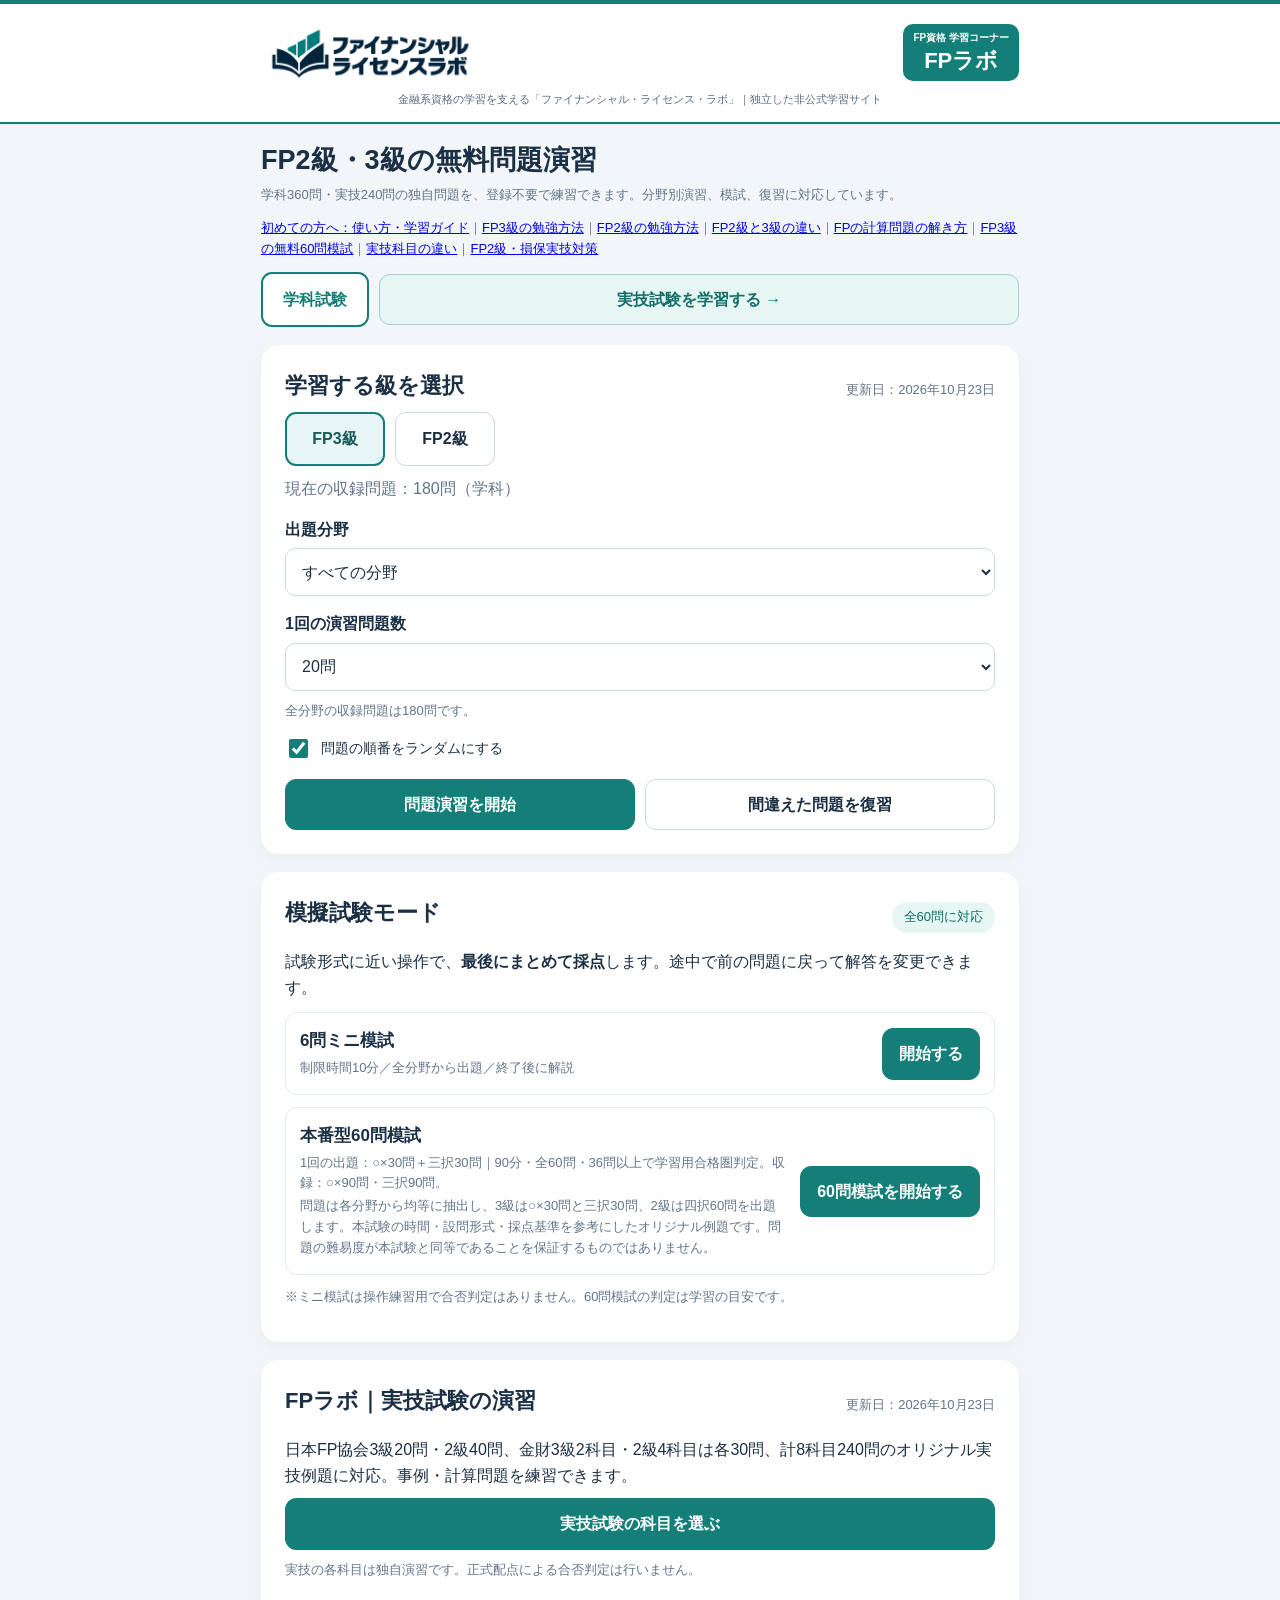
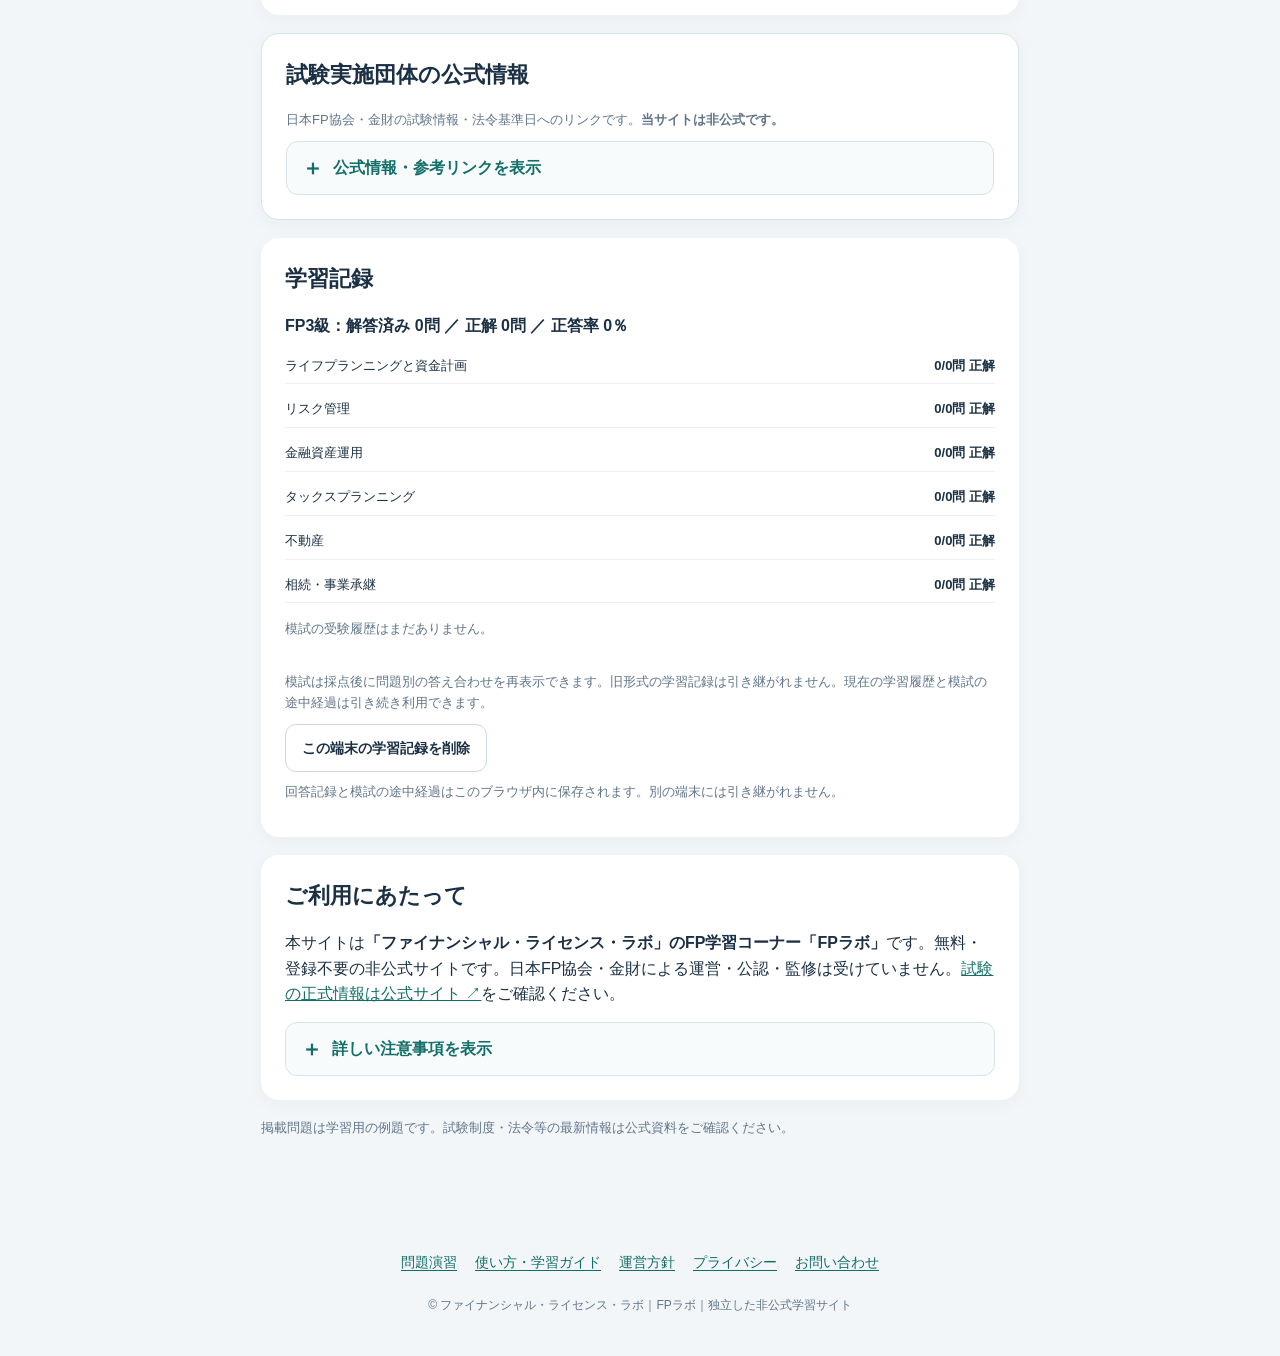
==== index.html @ 021fc761 "fix: keep CSP strict while allowing local WebKit test transport" ====
<!doctype html>
<html lang="ja">
<head>
  <meta http-equiv="Content-Security-Policy" content="default-src 'self'; base-uri 'none'; object-src 'none'; frame-src 'none'; form-action 'self'; script-src 'self'; style-src 'self' 'unsafe-inline'; img-src 'self' data:; font-src 'self'; connect-src 'self'; manifest-src 'self'">
  <meta charset="UTF-8">
  <meta name="viewport" content="width=device-width,initial-scale=1">
  <meta name="google-adsense-account" content="ca-pub-9028316286727677">
  <meta name="google-site-verification" content="IaQ2h_bAxWYmvEXqQLdbZX7AEyEYOqppZuB3h4aoBC0">
  <meta name="theme-color" content="#ffffff">
  <meta name="description" content="ファイナンシャル・ライセンス・ラボ内のFPラボ。FP2級・3級の学科・実技試験対策。無料・登録不要。学科360問、実技240問の独自演習。間違えた問題だけ再演習できます。">
  <title>FPラボ｜FP2級・3級 学科・実技対策｜ファイナンシャル・ライセンス・ラボ</title>
  <link rel="stylesheet" href="style.css?v=b22c5daa8037d371">
  <link rel="canonical" href="https://fll-fp-lab.pages.dev/">
  <link rel="stylesheet" href="info.css?v=1">

  <link rel="apple-touch-icon" sizes="180x180" href="apple-touch-icon.png">
  <link rel="icon" type="image/png" sizes="32x32" href="favicon-32x32.png?v=2">
  <link rel="icon" type="image/x-icon" href="favicon.ico?v=2">
  <link rel="manifest" href="site.webmanifest">
  <meta name="apple-mobile-web-app-title" content="FPラボ">
  <meta name="application-name" content="FPラボ">
</head>
<body>
  <header class="site-header brand-header">
    <div class="container brand-header-inner">
      <a href="#home" id="siteHomeLink" class="brand-home-link" aria-label="FPラボのトップページに戻る">
        <img src="financial-license-lab-logo.png" width="450" height="150" alt="ファイナンシャル・ライセンス・ラボ" class="parent-brand-logo">
      </a>
      <div class="brand-current"><span class="brand-eyebrow">FP資格 学習コーナー</span><strong>FPラボ</strong></div>
    </div>
    <p class="brand-subtitle container">金融系資格の学習を支える「ファイナンシャル・ライセンス・ラボ」｜独立した非公式学習サイト</p>
  </header>

  <main class="container">
    <section id="home" aria-label="ホーム">
      <h1 class="landing-title">FP2級・3級の無料問題演習</h1>
      <p class="muted small landing-intro">学科360問・実技240問の独自問題を、登録不要で練習できます。分野別演習、模試、復習に対応しています。</p>
      <p class="muted small"><a href="guide.html">初めての方へ：使い方・学習ガイド</a>｜<a href="fp3-study.html">FP3級の勉強方法</a>｜<a href="fp2-study.html">FP2級の勉強方法</a>｜<a href="fp-level-comparison.html">FP2級と3級の違い</a>｜<a href="fp-calculation-guide.html">FPの計算問題の解き方</a>｜<a href="fp3-mock-exam.html">FP3級の無料60問模試</a>｜<a href="practical-tracks.html">実技科目の違い</a>｜<a href="fp2-nonlife-practical.html">FP2級・損保実技対策</a></p>
      <div class="home-tabs" aria-label="試験種別を選ぶ"><span class="tab-on">学科試験</span><button id="openPracticalTop" type="button">実技試験を学習する →</button></div>
      <div class="card">
        <div class="section-heading"><h2>学習する級を選択</h2><span class="muted small">更新日：2026年10月23日</span></div>
        <div class="controls level-controls" role="group" aria-label="級を選択">
          <button type="button" id="level3" class="active" aria-pressed="true">FP3級</button>
          <button type="button" id="level2" aria-pressed="false">FP2級</button>
        </div>
        <p class="muted" id="count" aria-live="polite"></p>
        <label for="category" class="field-label">出題分野</label>
        <select id="category"></select>
        <label for="practiceCount" class="field-label">1回の演習問題数</label>
        <select id="practiceCount"><option value="20" selected>20問</option></select>
        <p id="practiceCountNotice" class="muted small" aria-live="polite"></p>
        <label class="check-label"><input type="checkbox" id="shuffle" checked> 問題の順番をランダムにする</label>
        <div class="actions">
          <button type="button" id="startPractice" class="primary">問題演習を開始</button>
          <button type="button" id="startReview">間違えた問題を復習</button>
        </div>
      </div>

      <div class="card">
        <div class="section-heading"><h2>模擬試験モード</h2><span class="pill">全60問に対応</span></div>
        <p>試験形式に近い操作で、<strong>最後にまとめて採点</strong>します。途中で前の問題に戻って解答を変更できます。</p>
        <div class="exam-option">
          <div><h3>6問ミニ模試</h3><p class="muted small">制限時間10分／全分野から出題／終了後に解説</p></div>
          <button type="button" id="startMini" class="primary">開始する</button>
        </div>
        <div class="exam-option">
          <div><h3>本番型60問模試</h3><p class="muted small" id="fullExamStatus">問題データを確認しています。</p><p class="muted small">問題は各分野から均等に抽出し、3級は○×30問と三択30問、2級は四択60問を出題します。本試験の時間・設問形式・採点基準を参考にしたオリジナル例題です。問題の難易度が本試験と同等であることを保証するものではありません。</p></div>
          <button type="button" id="startFull" class="primary" disabled>準備中</button>
        </div>
        <button type="button" id="resumeExam" class="outline-full hidden">中断した模試を再開</button>
        <p class="muted small">※ミニ模試は操作練習用で合否判定はありません。60問模試の判定は学習の目安です。</p>
      </div>

      <div class="card practical-promo">
        <div class="section-heading"><h2>FPラボ｜実技試験の演習</h2><span class="muted small">更新日：2026年10月23日</span></div>
        <p>日本FP協会3級20問・2級40問、金財3級2科目・2級4科目は各30問、計8科目240問のオリジナル実技例題に対応。事例・計算問題を練習できます。</p>
        <button type="button" id="openPractical" class="primary full-width">実技試験の科目を選ぶ</button>
        <p class="muted small">実技の各科目は独自演習です。正式配点による合否判定は行いません。</p>
      </div>


      <section class="card official-card" id="official-resources" aria-labelledby="official-heading">
        <h2 id="official-heading">試験実施団体の公式情報</h2>
        <p class="muted small official-lead">日本FP協会・金財の試験情報・法令基準日へのリンクです。<strong>当サイトは非公式です。</strong></p>
        <details class="usage-details official-toggle" id="officialDetails">
          <summary>公式情報・参考リンクを表示</summary>
          <div class="usage-details-body official-toggle-body">
            <p class="muted small">以下は試験実施団体の公式サイトへの外部リンクです。当サイトが公式に運営・公認・監修されていることを意味しません。</p>
        <div class="official-organizations">
          <div class="official-organization">
            <h3>日本FP協会</h3>
            <p class="muted small">FP2級・3級の学科試験、資産設計提案業務（実技）</p>
            <div class="official-links">
              <a href="https://www.jafp.or.jp/exam/outline/" target="_blank" rel="noopener noreferrer">試験要綱・試験時間 <span aria-hidden="true">↗</span></a>
            </div>
          </div>
          <div class="official-organization">
            <h3>金融財政事情研究会（金財）</h3>
            <p class="muted small">FP2級・3級の学科試験、相談業務別の実技試験</p>
            <div class="official-links">
              <a href="https://www.kinzai.or.jp/ginou/fp/list/fp" target="_blank" rel="noopener noreferrer">FP技能検定の案内 <span aria-hidden="true">↗</span></a>
              <a href="https://www.kinzai.or.jp/ginou/fp/law.html" target="_blank" rel="noopener noreferrer">法令基準日 <span aria-hidden="true">↗</span></a>
            </div>
          </div>
        </div>
        <p class="official-law-alert">法令基準日に注意：金財の2026年5月公表問題は原則2025年4月1日基準です。2026年6月～2027年5月の2・3級CBT試験は2026年4月1日基準となります。</p>
        <details class="source-details">
          <summary>参考資料と問題の確認状況について</summary>
          <div class="source-details-body">
            <p>当サイトは、両団体が公開した過去問の出題形式・分野・テーマを参考に、学習用の問題を<strong>独自作成</strong>しています。公式の試験問題を掲載するサービスではありません。</p>
            <p>問題に付した参考リンクは<strong>制度・内容を確認するための資料</strong>です。リンクがあることは、当該問題の正答・解説が公的機関や専門家により承認・監修されたことを意味しません。現在、全問の専門家監修は完了していません。</p>
            <p>2026年5月公表の金財CBT問題の法令基準日は原則2025年4月1日ですが、金財が案内する2026年6月～2027年5月の2級・3級CBT試験の法令基準日は2026年4月1日です。最新の制度と一致しない設問が含まれる可能性があります。</p>
            <p>試験問題の利用条件：<a href="https://www.jafp.or.jp/exam/mohan/files/exam_riyou.pdf" target="_blank" rel="noopener noreferrer">日本FP協会（PDF） ↗</a> ／ <a href="https://www.kinzai.or.jp/ginou/license_terms.html" target="_blank" rel="noopener noreferrer">金財（ウェブサイト） ↗</a></p>
            <p class="muted small">公式ページのリンク先を確認：2026年10月12日／この日付は個別問題の内容検証完了日ではありません。</p>
          </div>
        </details>
          </div>
        </details>
      </section>

      <div class="card">
        <h2>学習記録</h2>
        <p id="stats" class="stats" aria-live="polite"></p><p id="revisionNotice" class="muted small hidden"></p>
        <div id="categoryStats" class="category-stats"></div>
        <div id="examHistory" class="muted small"></div><div id="examHistoryList" class="exam-history-list" aria-label="過去の模試の受験履歴"></div><p class="muted small">模試は採点後に問題別の答え合わせを再表示できます。旧形式の学習記録は引き継がれません。現在の学習履歴と模試の途中経過は引き続き利用できます。</p>
        <button type="button" id="clearStats" class="subtle">この端末の学習記録を削除</button>
        <p class="muted small">回答記録と模試の途中経過はこのブラウザ内に保存されます。別の端末には引き継がれません。</p>
      </div>

      <div class="card usage-card">
        <h2>ご利用にあたって</h2>
        <p>本サイトは<strong>「ファイナンシャル・ライセンス・ラボ」のFP学習コーナー「FPラボ」</strong>です。無料・登録不要の非公式サイトです。日本FP協会・金財による運営・公認・監修は受けていません。<a href="https://www.jafp.or.jp/exam/outline/" target="_blank" rel="noopener noreferrer">試験の正式情報は公式サイト ↗</a>をご確認ください。</p>
        <details class="usage-details" id="usageDetails">
          <summary>詳しい注意事項を表示</summary>
          <div class="usage-details-body">
            <h3>運営方針・免責</h3>
            <p>本サイトは試験実施団体とは独立した非公式学習サービスです。各団体との提携・協力・公認・監修関係はありません。試験問題の構成や出題テーマを参考にした独自問題を掲載しています。</p>
            <p>問題の正答・解説について全問の専門家監修が完了したものではなく、誤り・制度変更への未対応が含まれる場合があります。本サイトで得られた結果は、実際の試験の得点や合否を保証するものではありません。</p>
            <h3>参考資料と法令</h3>
            <p>金財の2026年5月公表CBT問題は原則2025年4月1日の法令を基準とします。一方、2026年6月～2027年5月の金財2・3級CBT試験では2026年4月1日が基準日です。実際の受験にあたっては試験実施団体の最新の案内をご確認ください。</p>
            <h3>学習記録・プライバシー</h3>
            <p>会員登録や氏名・メールアドレスなどの入力は不要です。解答履歴や中断した試験のデータは、この端末のブラウザのlocalStorageに保存します。サーバーに学習記録を送信するための機能は設置していません。ブラウザのデータを削除すると記録が消える場合があります。</p>
            <p>サイト配信基盤（Cloudflare Pages、移行期間中のGitHub Pages）や外部リンク先では、アクセスログ等が各事業者のポリシーに基づき扱われる場合があります。</p>
            <h3>広告・アクセス解析</h3>
            <p>現時点では広告配信タグやアクセス解析タグを設置していません。今後これらを導入する場合は、プライバシーに関する案内や広告の表示を更新します。</p>
            <h3>お問い合わせ</h3>
            <p>問題の内容・採点・表示・保存の不具合は、<a href="https://github.com/shikaku-financial/fp-study-site/issues/new?template=question-report.md" target="_blank" rel="noopener noreferrer">問題・不具合の報告フォーム ↗</a>からご連絡ください（GitHubへのログインが必要です）。報告内容は公開されますので、氏名やメールアドレスなどの個人情報を記載しないでください。</p>
          </div>
        </details>
      </div>
    </section>

    <section id="quiz" class="hidden" aria-label="問題演習">
      <div class="card">
        <div class="quiz-top"><span id="qmeta" class="pill"></span><span id="qprogress" class="muted"></span></div>
        <div class="bar"><div id="progressbar"></div></div>
        <div id="question" class="question-text" role="group" aria-label="問題文と資料"></div>
        <div id="choices" role="group" aria-label="選択肢"></div>
        <div id="feedback" class="hidden result" aria-live="polite"></div>
        <div class="actions">
          <button type="button" id="goHomePractice">ホームへ</button>
          <button type="button" id="submit" class="primary" disabled>回答する</button>
          <button type="button" id="next" class="primary hidden">次の問題</button>
        </div>
      </div>
    </section>

    <section id="exam" class="hidden" aria-label="模擬試験">
      <div class="card">
        <div class="quiz-top"><span id="examLabel" class="pill"></span><span class="timer" id="timer" aria-label="残り時間">10:00</span></div>
        <div class="quiz-top muted small"><span id="examProgress"></span><span id="examAnswered"></span></div>
        <div class="bar"><div id="examBar"></div></div>
        <div id="examQuestion" class="question-text" role="group" aria-label="問題文と資料"></div>
        <div id="examChoices" role="group" aria-label="模擬試験の選択肢"></div>
        <div class="actions"><button type="button" id="examPrev">前の問題</button><button type="button" id="examNext" class="primary">次の問題</button></div><button type="button" id="examFlag" class="review-flag" aria-pressed="false">☆ この問題を見直す</button>
        <details id="examNavDetails" class="exam-nav-details">
          <summary><span>問題一覧を開く</span><span class="nav-status" id="examNavStatus">回答済 0問 / 全60問</span></summary>
          <p class="muted small">番号をタップすると、その問題へ移動できます。緑色は回答済み、★は見直し指定、枠が太い番号が現在の問題です。</p>
          <div class="question-nav" id="examNav" aria-label="問題番号を選択"></div>
        </details>
        <div class="exam-jumps"><button type="button" id="examJumpUnanswered" class="jump-unanswered">次の未回答へ移動</button><button type="button" id="examJumpFlagged" class="jump-unanswered">★ 見直し問題へ移動</button></div>
        <div class="exam-bottom"><button type="button" id="examLeave" class="subtle">保存してホームへ</button><button type="button" id="examFinish" class="danger-outline">採点する</button></div>
      </div>
    </section>

    <section id="finish" class="hidden" aria-label="演習結果">
      <div class="card"><h2>演習結果</h2><p id="summary" class="score-summary"></p><button type="button" class="primary" id="finishHome">ホームに戻る</button></div>
    </section>

    <section id="examResult" class="hidden" aria-label="模擬試験結果">
      <div class="card"><h2 id="examResultTitle">模擬試験・採点結果</h2><p class="score-summary" id="examSummary"></p><p class="muted" id="examNote"></p><div class="actions"><button type="button" class="primary" id="examResultHome">ホームへ戻る</button><button type="button" id="examRetry">もう一度挑戦</button></div></div>
      <div class="card"><h2>分野別の採点結果</h2><div id="examBreakdown" class="category-stats"></div></div>
      <div class="card"><h2>問題別の答え合わせ</h2>
        <p class="muted small">間違い・未回答の設問を優先表示します。「全問表示」に切り替えることもできます。</p>
        <div class="review-filters" role="group" aria-label="答え合わせの表示切り替え">
          <button type="button" id="reviewIssues" class="active" aria-pressed="true">要復習</button>
          <button type="button" id="reviewAll" aria-pressed="false">全問表示</button>
        </div>
        <p id="reviewEmpty" class="muted hidden"></p>
        <div id="examReview"></div>
      </div>
    </section>

    <section id="practicalHome" class="hidden" aria-label="実技科目選択">
      <div class="card"><button type="button" id="prBackHome" class="linkish">← 学科トップへ戻る</button>
        <div class="section-heading"><h2>実技試験｜科目選択</h2><span class="muted small">更新日：2026年10月23日</span></div>
        <p>実際の公表過去問の出題テーマを参考にした<strong>独自の実技演習</strong>です。出題数・配点は実技本試験と異なる場合があります。<strong>得点率のみ表示</strong>し、合格・不合格の判定はしません。</p>
        <div class="pr-course-switch" aria-label="実技の級を選択">
          <p class="pr-course-switch-label">まず受験する級を選択してください</p>
          <div class="pr-level-tabs" role="group" aria-label="実技の級を選択">
            <button type="button" id="prSelectLevel3" class="active" aria-pressed="true">FP3級 <small>3科目</small></button>
            <button type="button" id="prSelectLevel2" aria-pressed="false">FP2級 <small>5科目</small></button>
          </div>
        </div>
        <div id="prTracks" class="pr-track-groups"></div>
        <div id="prResumeBox" class="hidden pr-resume"><p>保存した実技演習があります。</p><button type="button" id="prResume" class="primary full-width">途中から再開する</button></div>
        <div id="prHistoryBox" class="hidden pr-history-panel">
          <div class="pr-history-title"><h3>実技演習の受験履歴</h3><button id="prClearHistory" type="button" class="danger-outline pr-clear-history">履歴をすべて削除</button></div>
          <p class="muted small">このブラウザに保存した採点済みの記録です。1件ずつ削除することもできます。学科の記録や実技の途中保存データは削除されません。</p>
          <div id="prHistoryList" class="exam-history-list"></div>
        </div>
        <p id="prHistoryValidation" class="muted small" role="status"></p>
        <p id="prHistoryNotice" class="pr-history-notice muted small" role="status" aria-live="polite"></p>
        <p class="muted small">法令基準日は2026年4月1日です。学科360問・実技240問の全600問に、同基準への限定論点の確認・改修記録が付きました。確認範囲は設問ごとに異なり、基準日時点の全条文・全約款を照合したものではありません。正式配点・小問別解答、実機確認などは正式リリース前の課題です。全600問の包括監修は未完了です。</p>
      </div>
    </section>

    <section id="practicalExam" class="hidden" aria-label="実技演習">
      <div class="card">
        <div class="quiz-top"><span id="prLabel" class="pill"></span><span id="prProgress" class="muted"></span></div>
        <p id="prUpdatedDate" class="muted small">更新日：2026年10月23日</p>
        <div class="bar"><div id="prBar"></div></div>
        <p class="muted small" id="prMaterialHelp">資料の表は左右にスクロールできます。文字が小さいときは、資料内の「文字を大きく」ボタンを利用してください。</p>
        <div id="prCase" class="pr-case"><h3 id="prCaseTitle"></h3><div id="prCaseText"></div></div>
        <p class="muted small" id="prTopic"></p>
        <p class="muted small pr-source-disclosure"><a href="https://www.kinzai.or.jp/ginou/fp/law.html" target="_blank" rel="noopener noreferrer">法令基準日は試験実施団体の案内をご確認ください ↗</a></p>
        <h2 id="prQuestion" class="question-text"></h2>
        <div id="prChoices" role="group" aria-label="実技問題の解答"></div>
        <label id="prAutoNextLabel" class="check-label"><input id="prAutoNext" type="checkbox"> 選択肢を選んだら自動で次の問題へ（実技・選択式のみ）</label>
        <div id="prMultiNumeric" class="hidden"></div>
        <div id="prNumeric" class="hidden"><label for="prNumberInput" class="field-label">数値を入力</label><div class="pr-num-wrap"><input id="prNumberInput" aria-describedby="prNumberUnit prNumberHelp prNumberFeedback" inputmode="decimal" autocomplete="off" type="text" placeholder="例：123.45"><span id="prNumberUnit"></span></div><p id="prNumberHelp" class="muted small">数字で入力してください。全角数字、3桁区切りのカンマ（例：1,234.5）にも対応します。</p><p id="prNumberFeedback" class="small" role="status" aria-live="polite"></p></div>
        <div class="actions"><button id="prPrev" type="button">前の問題</button><button id="prNext" type="button" class="primary">次の問題</button></div>
        <button id="prJumpUnanswered" type="button" class="outline-full">次の未回答問題へ移動</button>
        <details class="exam-nav-details"><summary><span>問題一覧を開く</span><span id="prAnswered" class="nav-status"></span></summary><div id="prNav" class="question-nav"></div></details>
        <p id="prSubmitReadiness" class="muted small" role="status" aria-live="polite"></p>
        <button id="prSubmitJumpUnanswered" type="button" class="outline-full hidden">未回答の問題へ移動</button>
        <button id="prReviewAnswered" type="button" class="outline-full hidden">回答済みの問題を見直す</button><div class="exam-bottom"><button id="prSaveExit" type="button">保存して戻る</button><button id="prSubmit" type="button" class="danger-outline">採点する</button></div>
      </div>
    </section>

    <section id="practicalResult" class="hidden" aria-label="実技演習結果">
      <div class="card"><h2>実技演習の採点結果</h2><p id="prSummary" class="score-summary"></p><p id="prResultNote" class="muted"></p><div class="actions"><button type="button" id="prResultHome" class="primary">実技科目選択へ</button><button id="prRetry" type="button">同じ科目に再挑戦</button><button id="prRetryMistakes" type="button">間違えた問題だけ再演習</button></div></div>
      <div class="card"><h2>問題別の答え合わせ</h2><div class="review-filters"><button type="button" id="prIssues" class="active">要復習</button><button type="button" id="prAll">全問</button></div><p id="prReviewEmpty" class="muted"></p><div id="prReviews"></div></div>
    </section>

    <p class="page-notice">掲載問題は学習用の例題です。試験制度・法令等の最新情報は公式資料をご確認ください。</p>
  </main>

  <footer><nav class="info-nav" aria-label="サイト案内"><a href="index.html">問題演習</a><a href="guide.html">使い方・学習ガイド</a><a href="about.html">運営方針</a><a href="privacy.html">プライバシー</a><a href="contact.html">お問い合わせ</a></nav><p>© ファイナンシャル・ライセンス・ラボ｜FPラボ｜独立した非公式学習サイト</p></footer>
  <script src="questions.js?v=999ebda6a24612a3"></script>
  <script src="app.js?v=c684ade324ed364c"></script>
  <script src="practical-questions.js?v=b20317f65322"></script>
  <script src="practical-materials.js?v=1726c5125a1c"></script>
  <script src="practical.js?v=fd9594ba2ac5684b"></script>
</body>
</html>
---- style.css ----
:root{font-family:-apple-system,BlinkMacSystemFont,'Hiragino Kaku Gothic ProN','Yu Gothic',Meiryo,sans-serif;color:#1b3044;background:#f2f6f8;font-size:16px;line-height:1.6}*{box-sizing:border-box}body{margin:0}.container{max-width:790px;margin:auto;padding-left:16px;padding-right:16px}.site-header{background:#147e78;color:#fff;padding:24px 0}.header-inner{display:flex;align-items:center;justify-content:space-between;gap:15px}.site-header h1{margin:0;font-size:clamp(24px,4vw,32px);line-height:1.35}.site-header p{margin:7px 0 0;font-size:14px}.header-tag{font-size:12px;border:1px solid #ffffff66;border-radius:20px;padding:5px 10px;white-space:nowrap}main{padding-top:18px;padding-bottom:58px}.card{background:#fff;border-radius:18px;padding:24px;margin:18px 0;box-shadow:0 5px 18px rgba(18,45,65,.04)}h2{font-size:22px;line-height:1.5;margin:0 0 18px}h3{font-size:17px;margin:0 0 3px}p{margin:10px 0}.section-heading,.quiz-top{display:flex;justify-content:space-between;align-items:center;gap:10px}.section-heading h2{margin-bottom:10px}.muted{color:#61758a}.small{font-size:13px}.controls,.actions{display:flex;gap:10px;flex-wrap:wrap}.controls button{min-width:100px}.field-label{display:block;font-weight:700;margin:15px 0 6px}button,select{font:inherit}button{border:1px solid #ccdae2;border-radius:11px;padding:12px 16px;color:#1b3044;background:#fff;cursor:pointer;font-weight:600;min-height:48px}button.primary{background:#147e78;border-color:#147e78;color:#fff}button.active{background:#e7f6f4;border:2px solid #147e78;color:#155b58}button:disabled{opacity:.5;cursor:not-allowed}button:focus-visible,input:focus-visible,select:focus-visible{outline:3px solid #f0ad4e;outline-offset:2px}.actions{margin-top:18px}.actions button{flex:1}.hidden{display:none!important}select{width:100%;border:1px solid #ccdae2;padding:12px;border-radius:10px;background:#fff;color:#1b3044;min-height:48px}.check-label{display:flex;align-items:center;gap:10px;font-size:14px;margin:14px 0 0}.check-label input{width:19px;height:19px;accent-color:#147e78}.pill{border-radius:20px;background:#e5f6f3;color:#126c67;font-size:13px;padding:5px 12px}.exam-option{display:flex;align-items:center;justify-content:space-between;gap:12px;border:1px solid #e2ebef;border-radius:12px;margin:12px 0;padding:14px}.exam-option p{margin:2px 0}.exam-option button{flex-shrink:0}.outline-full{width:100%;margin-top:8px;border-color:#147e78;color:#147e78}.stats{font-weight:700}.category-stats{display:grid;gap:8px;margin-bottom:16px}.stat-row{display:flex;justify-content:space-between;gap:8px;border-bottom:1px solid #edf1f3;padding:7px 0;font-size:13px}.stat-row strong{white-space:nowrap}.subtle{font-size:14px}.quiz-top{margin-bottom:10px}.question-text{font-size:clamp(20px,3.8vw,26px);line-height:1.7;margin:24px 0}.bar{height:8px;background:#e4ebef;border-radius:9px;overflow:hidden;margin:15px 0}.bar>div{height:100%;width:0;background:#147e78;transition:width .2s}.wide{display:block;width:100%;text-align:left;margin:10px 0;padding:16px;white-space:normal}.wide.active{background:#e7f6f4;border:2px solid #147e78}.wide:disabled{opacity:1}.result{border-radius:12px;padding:14px;background:#f0f7f8;margin-top:18px}.result p{margin:8px 0}.correct{color:#0a8065}.wrong{color:#b52e44}.score-summary{font-size:21px;font-weight:750}.timer{font-variant-numeric:tabular-nums;font-weight:800;font-size:22px;color:#166c67}.timer.urgent{color:#bf3642}.nav-heading{margin-top:26px}.question-nav{display:grid;grid-template-columns:repeat(6,minmax(0,1fr));gap:8px}.question-nav button{min-width:0;padding:8px 2px;min-height:44px;touch-action:manipulation}.question-nav button.done{background:#e7f6f4;border-color:#7cc9c0}.question-nav button.current{border:2px solid #147e78}.exam-bottom{display:flex;justify-content:space-between;gap:9px;margin-top:25px}.danger-outline{color:#b12d41;border-color:#d3a6ae}.review-item{padding:18px 0;border-bottom:1px solid #e4ebef}.review-item:last-child{border-bottom:0}.review-item h3{font-size:16px}.review-item p{margin:6px 0}.review-item .muted{font-size:14px}.page-notice{color:#61758a;font-size:13px;margin:16px 0}footer{text-align:center;color:#61758a;font-size:12px;padding:16px 16px 30px}@media(max-width:470px){.container{padding-left:13px;padding-right:13px}.card{padding:17px;border-radius:15px;margin:14px 0}.header-tag{display:none}.site-header{padding:20px 0}.actions button{padding:11px 8px;font-size:14px}.exam-option{align-items:flex-start;flex-direction:column}.exam-option button{width:100%}.question-nav{grid-template-columns:repeat(5,minmax(0,1fr))}.exam-bottom button{padding:9px;font-size:13px}}

/* Ver.5: iPhone向けの問題一覧と、採点後の要復習ビュー */
.exam-nav-details {border:1px solid #dce7ec;border-radius:13px;margin-top:26px;padding:0 12px 14px;background:#fbfdfd}
.exam-nav-details:not([open]) {padding-bottom:0}
.exam-nav-details summary {display:flex;align-items:center;justify-content:space-between;gap:10px;min-height:56px;cursor:pointer;font-weight:700;list-style:none}
.exam-nav-details summary::-webkit-details-marker {display:none}
.exam-nav-details summary::before {content:'+';font-size:24px;color:#147e78;line-height:1}
.exam-nav-details[open] summary::before {content:'−'}
.exam-nav-details summary span:first-child {flex:1}
.exam-nav-details summary .nav-status {color:#61758a;font-size:12px;white-space:nowrap;font-weight:500}
.exam-nav-details .question-nav {margin-top:12px}
.exam-nav-details .question-nav button {min-height:45px}
.jump-unanswered {display:block;width:100%;margin-top:10px;color:#147e78;border-color:#9accc6;background:#fff}
.review-filters {display:flex;flex-wrap:wrap;gap:9px;margin:16px 0}
.review-filters button {flex:1;min-width:135px;font-size:14px}
.review-question {font-weight:650}
#reviewEmpty {border:1px solid #b3dcd1;background:#f0f9f6;padding:14px;border-radius:12px}
@media(max-width:470px){.exam-nav-details{padding-left:9px;padding-right:9px}.exam-nav-details .question-nav{gap:6px}.review-filters button{min-width:0;padding:12px 8px}}

.review-details {padding:0;border-bottom:1px solid #e4ebef}
.review-details summary {display:flex;align-items:center;gap:8px;justify-content:space-between;list-style:none;cursor:pointer;min-height:57px;padding:10px 2px;font-size:14px}
.review-details summary::-webkit-details-marker {display:none}
.review-details summary::before {content:'▸';color:#147e78;font-size:18px}
.review-details[open] summary::before {content:'▾'}
.review-details summary span {flex:1;min-width:0}
.review-details summary strong {font-size:12px;white-space:nowrap}
.review-details-body {padding:0 10px 13px 22px}
.review-details-body p {margin:8px 0}

/* Ver.6: 模試の見直し指定と受験履歴 */
.review-flag{display:block;width:100%;margin-top:12px;border:1px solid #c7d8e3;background:#fff;text-align:center;color:#416074}
.review-flag.active{background:#fff5db;border-color:#d49d28;color:#795000}
.exam-jumps{display:grid;grid-template-columns:1fr 1fr;gap:10px;margin-top:12px}
.exam-jumps .jump-unanswered{margin-top:0;min-height:53px;font-size:14px}
.question-nav button.flagged{background:#fff5db;border-color:#d49d28;color:#775000}
.question-nav button.flagged.current{border:2px solid #147e78}
.exam-history-list{display:grid;gap:10px;margin:12px 0 20px}
.exam-history-entry{border:1px solid #e0e9ed;padding:12px 14px;border-radius:12px;display:flex;align-items:center;justify-content:space-between;gap:10px}
.exam-history-entry p{margin:0;font-size:14px}
.exam-history-entry button{font-size:13px;flex-shrink:0}
@media(max-width:470px){.exam-jumps{grid-template-columns:1fr}.exam-history-entry{flex-wrap:wrap}.exam-history-entry button{width:100%}}

/* Ver.7: 公的根拠リンクと旧回答の改訂表示 */
#revisionNotice{background:#fff7e8;border:1px solid #f0dcaf;padding:12px;border-radius:10px}
.result a,.review-details-body a{color:#126b85;text-decoration:underline;overflow-wrap:anywhere}

/* Ver.10 実技科目、事例、計算入力のスマホ最適化 */
.home-tabs{display:flex;gap:10px;align-items:center;margin:12px 0 6px}
.home-tabs .tab-on{font-weight:750;padding:13px 20px;background:#fff;border:2px solid #147e78;border-radius:11px;color:#147e78}
.home-tabs button{flex:1;text-align:center;background:#e5f6f3;color:#126e68;border-color:#a1d4cd}
.full-width{width:100%}
.linkish{border:0;padding:8px 0;min-height:40px;color:#126e68;text-decoration:underline;background:transparent}
.pr-track-list{display:grid;gap:12px;margin-top:20px}
.pr-track{border:1px solid #d6e3e8;padding:16px;border-radius:14px}
.pr-track h3{font-size:17px;margin:4px 0 5px}
.pr-track p{margin:4px 0}
.pr-track .primary{margin-top:12px;width:100%}
.pr-track.disabled{background:#f8fafb}
.pr-track.disabled button{width:100%;margin-top:12px}
.pr-track .pr-org{color:#126e68;font-size:12px;font-weight:750}
.pr-case{background:#f4f9f8;border:1px solid #cce3e0;padding:16px;border-radius:14px;margin-top:22px}
.pr-case h3{color:#126e68}
.pr-case p{white-space:pre-line;line-height:1.8;margin-bottom:0}
.pr-num-wrap{display:flex;align-items:center;gap:12px}
.pr-num-wrap input{flex:1;min-width:0;padding:15px;border:1px solid #bdcfd9;border-radius:10px;font:inherit;font-size:20px}
.pr-num-wrap span{font-weight:700}
.pr-resume{background:#f2f8f6;border:1px solid #9dcac2;border-radius:14px;padding:16px;margin:18px 0}
.pr-result-status{font-size:13px;font-weight:750}
@media(max-width:470px){.home-tabs{gap:6px}.home-tabs button{padding:9px 7px;font-size:13px}.home-tabs .tab-on{padding:10px 14px;font-size:13px}}

.pr-history{margin-top:22px}
.pr-history-row{display:flex;justify-content:space-between;align-items:center;gap:8px;padding:10px 0;border-bottom:1px solid #e3ebee}
.pr-history-row span{font-size:13px;font-weight:600}
.pr-history-row button{font-size:13px;min-height:40px;flex-shrink:0}
@media(max-width:470px){.pr-history-row{flex-wrap:wrap}.pr-history-row button{width:100%}}

/* Ver.11: clickable site title and short-by-default policy disclosure */
.site-title-link{color:inherit;text-decoration:none;display:inline-block;border-radius:6px}
.site-title-link:hover{text-decoration:underline;text-underline-offset:5px}
.site-title-link:focus-visible{outline:3px solid #fff;outline-offset:5px}
.usage-card p{margin:10px 0}
.usage-details{border:1px solid #d5e4e7;border-radius:12px;background:#f8fbfb;margin-top:15px;overflow:hidden}
.usage-details summary{list-style:none;cursor:pointer;min-height:52px;display:flex;align-items:center;gap:10px;padding:12px 15px;font-weight:700;color:#126e68}
.usage-details summary::-webkit-details-marker{display:none}
.usage-details summary::before{content:'＋';font-size:21px;line-height:1}
.usage-details[open] summary::before{content:'−'}
.usage-details-body{border-top:1px solid #d5e4e7;padding:8px 15px 14px;color:#526a7e;font-size:14px}
.usage-details-body a{color:#126e68;text-decoration:underline}

/* Ver.13: clearly separate practical levels and examination organizations */
.pr-course-switch{background:#f4faf9;border:1px solid #c5e1db;border-radius:14px;padding:15px;margin:20px 0}
.pr-course-switch-label{font-weight:750;margin:0 0 10px}
.pr-level-tabs{display:grid;grid-template-columns:1fr 1fr;gap:10px}
.pr-level-tabs button{border:2px solid #cadde2;background:#fff;min-height:66px;font-size:19px;display:flex;flex-direction:column;align-items:center;justify-content:center;gap:1px}
.pr-level-tabs button small{color:#64778a;font-size:12px;font-weight:500}
.pr-level-tabs button.active{background:#e2f4f0;border:2px solid #147e78;color:#126e68}
.pr-level-tabs button.active small{color:#126e68}
.pr-track-groups{display:grid;gap:25px;margin:18px 0 25px}
.pr-org-group{border:1px solid #d6e5e9;background:#fafdfe;padding:16px;border-radius:15px}
.pr-org-heading{display:flex;justify-content:space-between;align-items:center;gap:8px}
.pr-org-heading h3{font-size:19px;color:#145d60;margin:0}
.pr-org-count{font-size:12px;border-radius:20px;padding:5px 11px;background:#e5f6f3;color:#116b63;font-weight:750;white-space:nowrap}
.pr-org-group>.muted{margin:4px 0 0}
.pr-track-list{margin-top:12px}
.pr-track{background:#fff}
.pr-track h4{font-size:17px;margin:5px 0 6px}
.pr-history-panel{margin-top:30px;border-top:1px solid #e2ebee;padding-top:22px}
.pr-history-title{display:flex;gap:10px;align-items:center;justify-content:space-between}
.pr-history-title h3{font-size:18px}
.pr-clear-history{font-size:13px;min-height:40px;padding:8px 10px}
.pr-history-entry{border:1px solid #e1eaef;border-radius:12px;padding:13px;display:flex;justify-content:space-between;gap:12px;align-items:center;background:#fff}
.pr-history-summary{display:grid;gap:5px;min-width:0;flex:1}
.pr-history-summary strong{font-size:13px;line-height:1.5}
.pr-history-actions{display:flex;gap:7px}
.pr-history-actions button{min-height:41px;padding:8px 10px;font-size:12px;white-space:nowrap}
.pr-history-notice{min-height:1.5em}
@media(max-width:550px){.pr-org-group{padding:12px}.pr-history-entry{flex-direction:column;align-items:stretch}.pr-history-actions{display:grid;grid-template-columns:1fr 1fr}.pr-history-title{align-items:flex-start}.pr-history-title h3{font-size:16px}}

/* Ver.14: official information without using institutional branding */
.official-card{border:1px solid #d5e5e9}
.official-card .section-heading{align-items:flex-start;flex-wrap:wrap}
.official-card .section-heading h2{margin-bottom:8px}
.source-note{font-size:12px;color:#536f7e;background:#f3f7f8;border:1px solid #dae5e9;padding:4px 10px;border-radius:20px}
.official-organizations{display:grid;gap:11px;margin-top:18px}
.official-organization{border:1px solid #dae6eb;border-radius:13px;padding:14px;background:#fcfefe}
.official-organization h3{font-size:17px;margin-bottom:5px;color:#254658}
.official-organization p{margin:4px 0 12px}
.official-links{display:flex;gap:9px;flex-wrap:wrap}
.official-links a{display:flex;align-items:center;justify-content:space-between;gap:12px;min-height:44px;text-decoration:none;border:1px solid #bed8dd;background:#fff;border-radius:9px;color:#126c67;padding:9px 12px;font-size:13px;font-weight:650;flex:1 1 165px}
.official-links a:hover{background:#eff9f6;border-color:#5c9e99}
.official-links a:focus-visible,.source-details summary:focus-visible{outline:3px solid #eeab4e;outline-offset:3px}
.official-links a span{flex-shrink:0}
.source-details{border:1px solid #d5e4e7;border-radius:12px;background:#f8fbfb;margin-top:15px;overflow:hidden}
.source-details summary{list-style:none;cursor:pointer;min-height:48px;padding:11px 14px;font-weight:700;color:#126e68;display:flex;align-items:center;gap:9px}
.source-details summary::-webkit-details-marker{display:none}
.source-details summary::before{content:'＋';font-size:20px}
.source-details[open] summary::before{content:'−'}
.source-details-body{border-top:1px solid #d5e4e7;padding:9px 14px 14px;font-size:13px;color:#53677a}
.source-details-body p{margin:8px 0}
.usage-details-body h3{font-size:14px;color:#254658;margin:16px 0 4px}
.usage-details-body h3:first-child{margin-top:8px}
.usage-card a,.pr-source-disclosure a{color:#126e68;text-decoration:underline;overflow-wrap:anywhere}
.question-source-details{margin-top:12px;border-top:1px solid #d4e3e8;padding-top:11px;font-size:13px}
.question-source-details summary{cursor:pointer;color:#126e68;font-weight:650}
.question-source-details-body{padding:6px 0 2px;font-size:13px}
.question-source-details-body p{margin:8px 0}
.question-source-details-body a{color:#126b85;text-decoration:underline;overflow-wrap:anywhere}
@media(max-width:470px){.official-organization{padding:12px}.official-links{display:grid}.official-links a{min-height:42px}.official-card{padding:17px}}

.official-law-alert{background:#fff8e8;border:1px solid #eadab2;border-radius:10px;color:#705b34;font-size:12px;padding:10px 12px;line-height:1.65;margin:15px 0 0}

/* Ver.15 親ブランドとFPラボの区別 */
.brand-header{background:#fff;color:#092b43;padding:12px 0 13px;border-top:4px solid #147e78;border-bottom:2px solid #147e78}
.brand-header-inner{display:flex;align-items:center;justify-content:space-between;gap:14px}
.brand-home-link{display:flex;align-items:center;min-width:0;max-width:72%;border-radius:8px}
.brand-home-link:focus-visible{outline:3px solid #eeae44;outline-offset:3px}
.parent-brand-logo{display:block;max-width:100%;height:auto;max-height:73px;object-fit:contain;object-position:left center}
.brand-current{display:flex;flex-direction:column;align-items:center;justify-content:center;background:#147e78;color:#fff;border-radius:10px;min-width:104px;padding:6px 10px;white-space:nowrap}
.brand-eyebrow{font-size:10px;font-weight:600}
.brand-current strong{font-size:22px;line-height:1.35}
.brand-subtitle{font-size:11px!important;color:#586b7f;margin:2px auto 0!important;text-align:center}
@media(max-width:470px){.brand-header{padding:10px 0}.brand-header-inner{gap:5px}.brand-home-link{max-width:69%}.parent-brand-logo{max-height:65px}.brand-current{min-width:87px;padding:5px 7px;border-radius:8px}.brand-current strong{font-size:19px}.brand-eyebrow{font-size:9px}.brand-subtitle{font-size:10px!important;line-height:1.45}}

/* Ver.16: 金財の実技演習を15問ずつ2回に分割 */
.pr-second-set{margin-top:8px;width:100%;border:1px solid #137e77;background:#fff;color:#126d68;padding:11px;border-radius:9px;font-weight:700;}

/* Ver.21: explicit reasons for every answer, when individually checked */
.choice-reason-list { padding-left: 1.4rem; margin: .65rem 0 0; }
.choice-reason-list li { margin: .55rem 0; overflow-wrap: anywhere; }
.choice-reason-list li p { margin: .16rem 0 .35rem; color: #536775; font-size: .94rem; line-height: 1.6; }

/* Ver.27: official-information section collapses like usage-details */
.official-card .official-lead{margin:5px 0 9px;line-height:1.7}
.official-toggle{margin-top:10px}
.official-toggle-body{padding:12px 14px 16px}
.official-toggle-body .official-organizations{margin-top:9px}
.official-toggle-body .source-details{margin-top:13px}

/* Exam materials: semantic tables, original conditions, and mobile reading. */
.pr-case{border:0;background:transparent;padding:0}
.pr-case>h3{font-size:18px;margin:20px 0 12px;line-height:1.6}
.material-document{--material-font:16px;background:#fff;border:1px solid #cad4dc;border-radius:12px;overflow:hidden;color:#172a3a;font-size:var(--material-font);line-height:1.75;margin:10px 0 20px}
.material-document.material-enlarged{--material-font:20px}
.material-heading{display:flex;align-items:center;justify-content:space-between;gap:12px;padding:13px 16px;background:#f3f6f8;border-bottom:1px solid #cad4dc}
.material-kicker{font-weight:750;letter-spacing:.08em;font-size:17px;white-space:nowrap}
.material-size-button{border:1px solid #bbc9d1;background:#fff;border-radius:7px;padding:8px 11px;min-height:44px;font-size:14px;line-height:1.3;white-space:nowrap;color:#23435c}
.material-table-wrap{padding:14px 16px;max-width:100%;overflow-x:auto;-webkit-overflow-scrolling:touch}
.material-table{width:100%;border-collapse:collapse;table-layout:fixed;font-size:var(--material-font);background:#fff}
.material-table caption{text-align:left;font-weight:750;padding:0 0 9px;line-height:1.5}
.material-table th,.material-table td{border:1px solid #9eafbc;padding:10px 11px;vertical-align:top;overflow-wrap:anywhere;word-break:normal;line-height:1.7}
.material-table thead th{background:#eaf0f4;font-weight:700}
.material-table th:first-child{width:34%;text-align:left}
.material-table tbody th{background:#f7f9fb;font-weight:600}
.material-table td{font-variant-numeric:tabular-nums}
.material-number{font-weight:750;color:inherit}
/* JAFP2 question 3: compare the three distribution amounts at a glance.
   Only tables explicitly tagged by practical.js get this layout. */
.material-table.material-table-distribution{
  table-layout:fixed;
  width:100%;
  max-width:100%;
  /* Override generic wide-matrix minimums for this now-two-column table. */
  min-width:0!important;
}
.material-table.material-table-distribution th:first-child{width:52%;min-width:0}
.material-table.material-table-distribution th:nth-child(2){width:48%}
.material-table.material-table-distribution th,
.material-table.material-table-distribution td{
  padding:9px 7px;
  vertical-align:middle;
}
.material-table.material-table-distribution tbody td:last-child{
  text-align:right;
  white-space:normal;
  font-variant-numeric:tabular-nums;
}
.material-table-distribution .distribution-amount-value{
  display:block;
  white-space:nowrap;
  font-size:calc(var(--material-font) + 1px);
  font-weight:750;
  line-height:1.45;
}
.material-table-distribution .distribution-amount-unit{
  display:block;
  /* Do not shrink the unit into caption-sized text on a small phone. */
  white-space:nowrap;
  font-size:max(13px, calc(var(--material-font) * .86));
  font-weight:650;
  color:#30495b;
  line-height:1.5;
  margin-top:3px;
}

.material-statements{padding:2px 16px 14px}
.material-subheading{font-size:var(--material-font);font-weight:750;margin:12px 0 10px}
.material-lead{font-size:var(--material-font)!important;line-height:1.8!important;margin:12px 16px!important;overflow-wrap:anywhere;white-space:pre-wrap}
.material-statements>.material-lead{margin:10px 0!important}
.material-statements .material-table-wrap{padding:4px 0 0}
.material-case .material-statements .material-table th:first-child{width:15%;text-align:center;white-space:nowrap}
.material-condition-text{margin:0;padding:0}
.material-condition-paragraph{margin:0 0 .65em!important;line-height:1.8!important;overflow-wrap:anywhere;white-space:pre-wrap}
.material-condition-paragraph:last-child{margin-bottom:0!important}
.material-basis-note{margin:12px 16px!important;font-size:12px!important;line-height:1.6!important;color:#596b78;white-space:normal!important}
.material-original{border-top:1px solid #d5dfe5;padding:0 16px;font-size:14px;color:#465c6e}
.material-original summary{min-height:44px;padding:11px 0;cursor:pointer;font-weight:600}
.material-original p{white-space:pre-wrap;font-size:var(--material-font);line-height:1.8;overflow-wrap:anywhere}
.pr-source-disclosure{margin-top:8px}
.review-details-body .material-document{margin:10px 0 16px}
@media(max-width:470px){
 .material-heading{padding:11px 12px;gap:8px}
 .material-table-wrap{padding:13px 10px}
 .material-table th,.material-table td{padding:9px 8px}
 .material-table th:first-child{width:38%}
 /* Four-column exam tables retain readable cells; scroll the table rather than squeeze text. */
 .material-table:has(tr > :nth-child(4)){min-width:620px}
 .material-document.material-enlarged .material-table:has(tr > :nth-child(4)){min-width:760px}
 .material-statements{padding:2px 12px 12px}
 .material-kicker{font-size:16px}
 .material-size-button{font-size:13px;padding:8px}
 .material-lead{margin:12px!important}
 .material-document{border-radius:9px}
}
@media print{
 .material-size-button,.material-original{display:none}
 .material-document{border-radius:0;box-shadow:none}
 .material-table-wrap{overflow:visible}
 .material-table tr{break-inside:avoid}
}

/* Exact SVG diagrams rendered as image data, without external requests. */
.material-diagram{margin:16px;padding:14px 12px;border:1px solid #bccbd5;border-radius:8px;background:#fff}
.material-diagram figcaption{font-weight:750;font-size:var(--material-font);line-height:1.5;margin:0 0 12px}
.material-diagram-image{display:block;width:100%;height:auto;max-width:480px;margin:0 auto}
.material-diagram-note{font-size:14px!important;line-height:1.65!important;margin:12px 0!important;color:#465c6e;white-space:normal!important;overflow-wrap:anywhere}
.material-diagram-expand{border-top:1px solid #dbe3e9;margin-top:12px}
.material-diagram-expand summary{cursor:pointer;font-size:15px;font-weight:650;min-height:44px;padding:11px 0;color:#23435c}
.material-diagram-scroll{max-width:100%;overflow-x:auto;-webkit-overflow-scrolling:touch;border:1px solid #dae2e8;background:#fff}
.material-diagram-large{display:block;width:640px;max-width:none;height:auto}
.material-diagram-scroll:focus-visible{outline:3px solid #f0ad4e;outline-offset:2px}
@media(max-width:470px){.material-diagram{margin:12px 10px;padding:12px 9px}}
@media print{.material-diagram-expand{display:none}.material-diagram{break-inside:avoid}.material-diagram-image{max-width:420px}}

/* Academic reference materials: exact text and mobile-readable tables. */
.academic-stem { margin: 0 0 14px; white-space: pre-line; }
.academic-document { font-weight: 400; }
.academic-document .material-table { font-size: 16px; }
.academic-document.material-enlarged .material-table { font-size: 20px; }
.academic-document .material-original p { white-space: pre-line; }
.review-question .academic-stem { font-weight: 600; }

/* Wide practical data sheets retain readable columns within the existing scroll region. */
.material-table.material-table-matrix{min-width:540px;table-layout:auto}
/* Keep five- and seven-column comparison sheets legible on narrow phones. */
@media(max-width:470px){
 .material-table.material-table-matrix:has(thead tr > :nth-child(5)){min-width:680px}
 .material-table.material-table-matrix:has(thead tr > :nth-child(7)){min-width:860px}
}
.material-table.material-table-matrix th:first-child{width:auto;min-width:8em}

/* Shared question-reading rhythm across academic and practical exercises. */
#quiz .question-text,#practicalExam .question-text{line-height:1.75;overflow-wrap:anywhere}
#quiz .wide,#practicalExam .wide{line-height:1.65;text-align:left;overflow-wrap:anywhere}
/* Keyboard focus is visible for scrollable matrices in exam, review and academic views. */
.material-table-wrap[tabindex="0"]:focus-visible{outline:3px solid #f0ad4e;outline-offset:-3px;scroll-margin:12px}
.material-table-wrap[tabindex="0"]{scroll-padding-inline:12px}
@media(max-width:470px){#quiz .question-text,#practicalExam .question-text{font-size:20px;margin:18px 0}#quiz .wide,#practicalExam .wide{padding:15px 14px}}

/* Keep row labels visible while reading wide practical comparison tables on a phone. */
.material-table-matrix tbody th:first-child{position:sticky;left:0;z-index:1;background:#f7f9fb;box-shadow:2px 0 0 #9eafbc}
.material-table-matrix thead th:first-child{position:sticky;left:0;z-index:2;background:#eaf0f4;box-shadow:2px 0 0 #9eafbc}
.material-table-wrap{overscroll-behavior-x:contain}
@media(prefers-reduced-motion:reduce){.bar>div{transition:none}}

/* Distinguish the start of the next Kinzai case without altering navigation button order. */
#prNav button.scenario-start{box-shadow:inset 4px 0 0 #9db7c7}

.landing-title{font-size:clamp(21px,4.5vw,27px);line-height:1.4;margin:0 0 6px}.landing-intro{margin:0 0 12px}
---- info.css ----
.info-page h1{font-size:clamp(25px,5vw,34px);line-height:1.45;margin:8px 0 28px}.info-page h2{margin:30px 0 12px;font-size:22px}.info-page p,.info-page li{line-height:1.9;overflow-wrap:anywhere}.info-page li{margin:9px 0}.info-page ul,.info-page ol{padding-left:1.5em}.info-page a,.info-nav a{color:#126c67;text-underline-offset:3px}.info-nav{display:flex;flex-wrap:wrap;justify-content:center;gap:4px 12px;margin:12px 0}.info-nav a{display:inline-flex;align-items:center;min-height:44px;padding:5px 3px;font-size:14px}.info-page .info-cta{display:inline-flex;align-items:center;justify-content:center;min-height:48px;padding:12px 18px;border-radius:10px;background:#147e78;color:#fff;text-decoration:none;font-weight:700}.info-page a:focus-visible,.info-nav a:focus-visible{outline:3px solid #eeae44;outline-offset:3px}.skip-link{position:absolute;left:10px;top:-100px;background:white;padding:12px;z-index:10}.skip-link:focus{top:10px}@media(max-width:470px){.info-page h2{font-size:20px}.info-page .card{padding:20px 17px}.info-page .info-cta{width:100%}}

/* Keep comparison tables readable on narrow mobile screens without page-wide overflow. */
.comparison-table-scroll{max-width:100%;overflow-x:auto;overscroll-behavior-x:contain;border:1px solid #d7e2e9;border-radius:10px}
.comparison-table-scroll:focus-visible{outline:3px solid #eeae44;outline-offset:3px}
.comparison-table-scroll table{width:100%;min-width:520px;border-collapse:collapse;font-size:14px;line-height:1.6}
.comparison-table-scroll th,.comparison-table-scroll td{padding:12px 10px;text-align:left;vertical-align:top;border-bottom:1px solid #d7e2e9}
.comparison-table-scroll tbody tr:last-child th,.comparison-table-scroll tbody tr:last-child td{border-bottom:0}
.comparison-table-scroll thead th{background:#edf7f6}
.comparison-table-scroll tbody th{width:28%;background:#f5f9fb}
.comparison-scroll-hint{display:none}
@media(max-width:600px){.comparison-scroll-hint{display:block}}
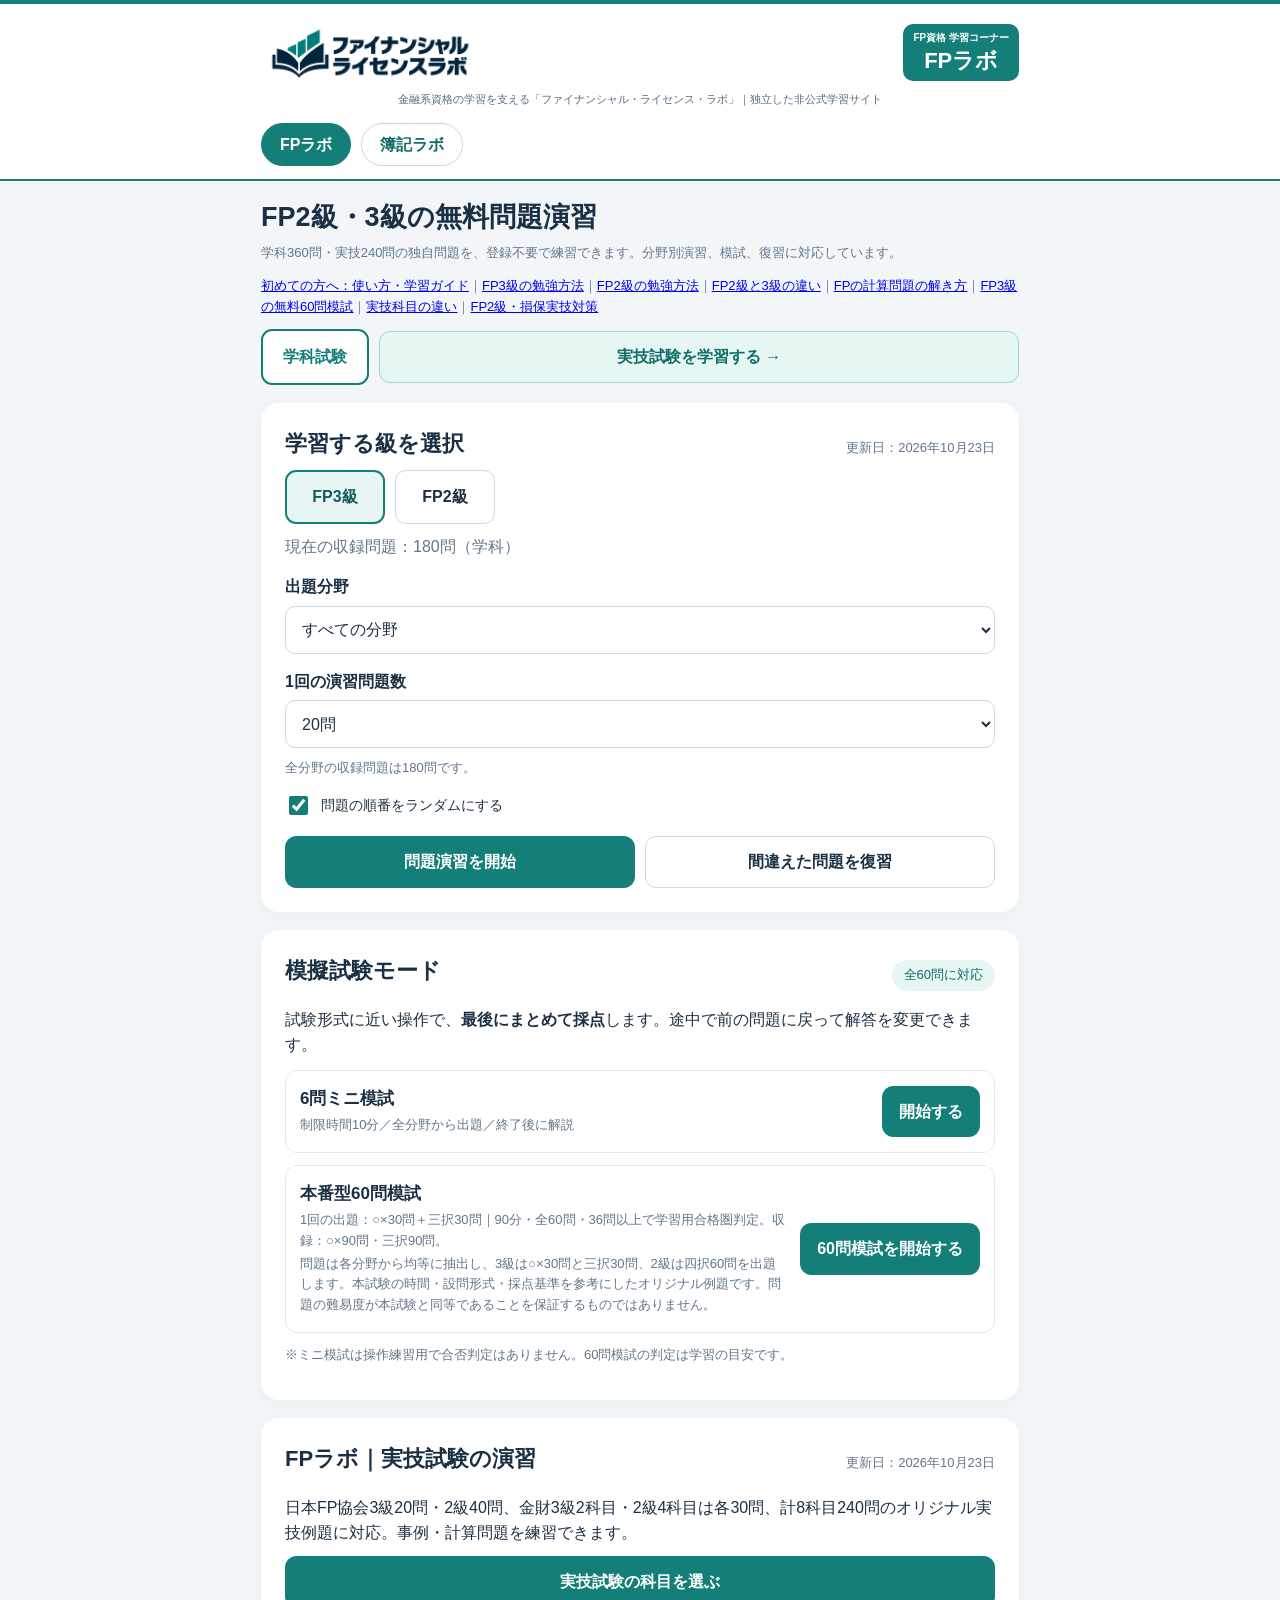
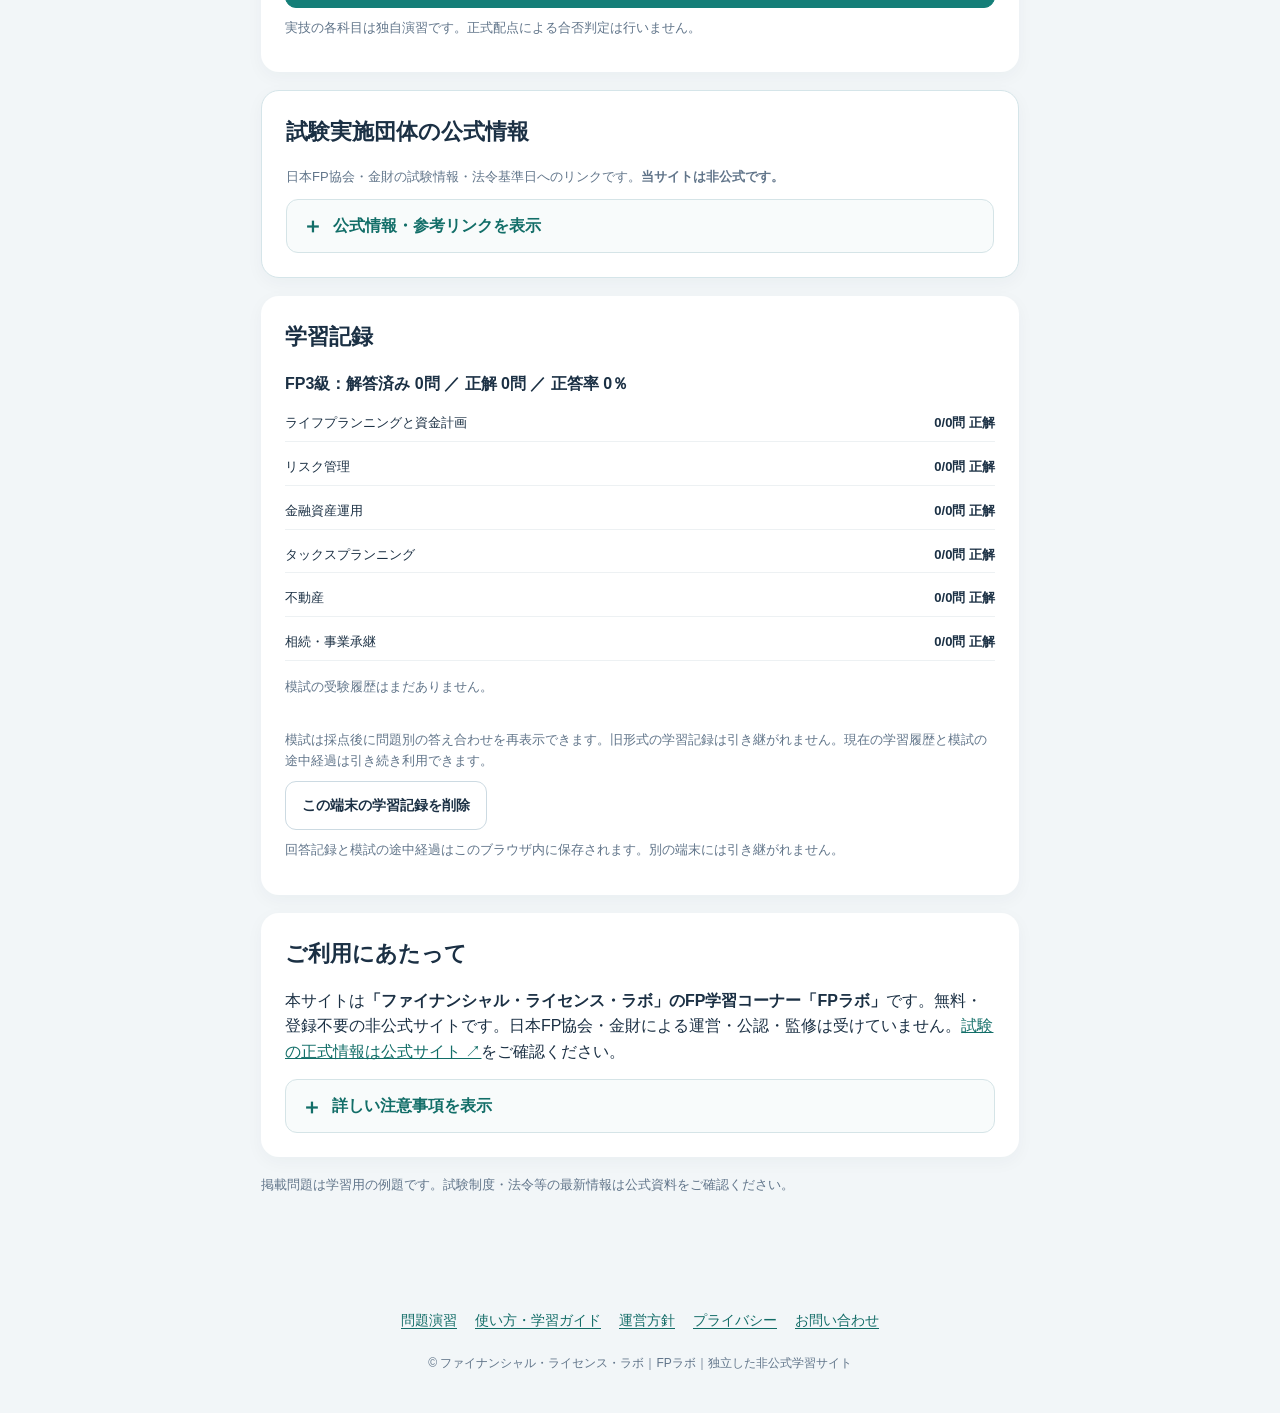
==== commit 33748511: "Add Boki Lab with original level 2 and 3 network mock exams" ====
--- a/index.html
+++ b/index.html
@@ -29,6 +29,7 @@
       <div class="brand-current"><span class="brand-eyebrow">FP資格 学習コーナー</span><strong>FPラボ</strong></div>
     </div>
     <p class="brand-subtitle container">金融系資格の学習を支える「ファイナンシャル・ライセンス・ラボ」｜独立した非公式学習サイト</p>
+    <nav class="container lab-nav" aria-label="学習ラボ"><a href="index.html" aria-current="page">FPラボ</a><a href="boki.html">簿記ラボ</a></nav>
   </header>
 
   <main class="container">
--- a/style.css
+++ b/style.css
@@ -317,3 +317,6 @@
 #prNav button.scenario-start{box-shadow:inset 4px 0 0 #9db7c7}
 
 .landing-title{font-size:clamp(21px,4.5vw,27px);line-height:1.4;margin:0 0 6px}.landing-intro{margin:0 0 12px}
+
+/* Financial License Lab sibling learning areas */
+.lab-nav{display:flex;gap:10px;margin-top:14px}.lab-nav a{display:inline-block;padding:8px 18px;border:1px solid #bdddd8;border-radius:24px;color:#126c67;text-decoration:none;background:#fff;font-weight:700}.lab-nav a[aria-current=page]{background:#147e78;color:#fff;border-color:#147e78}
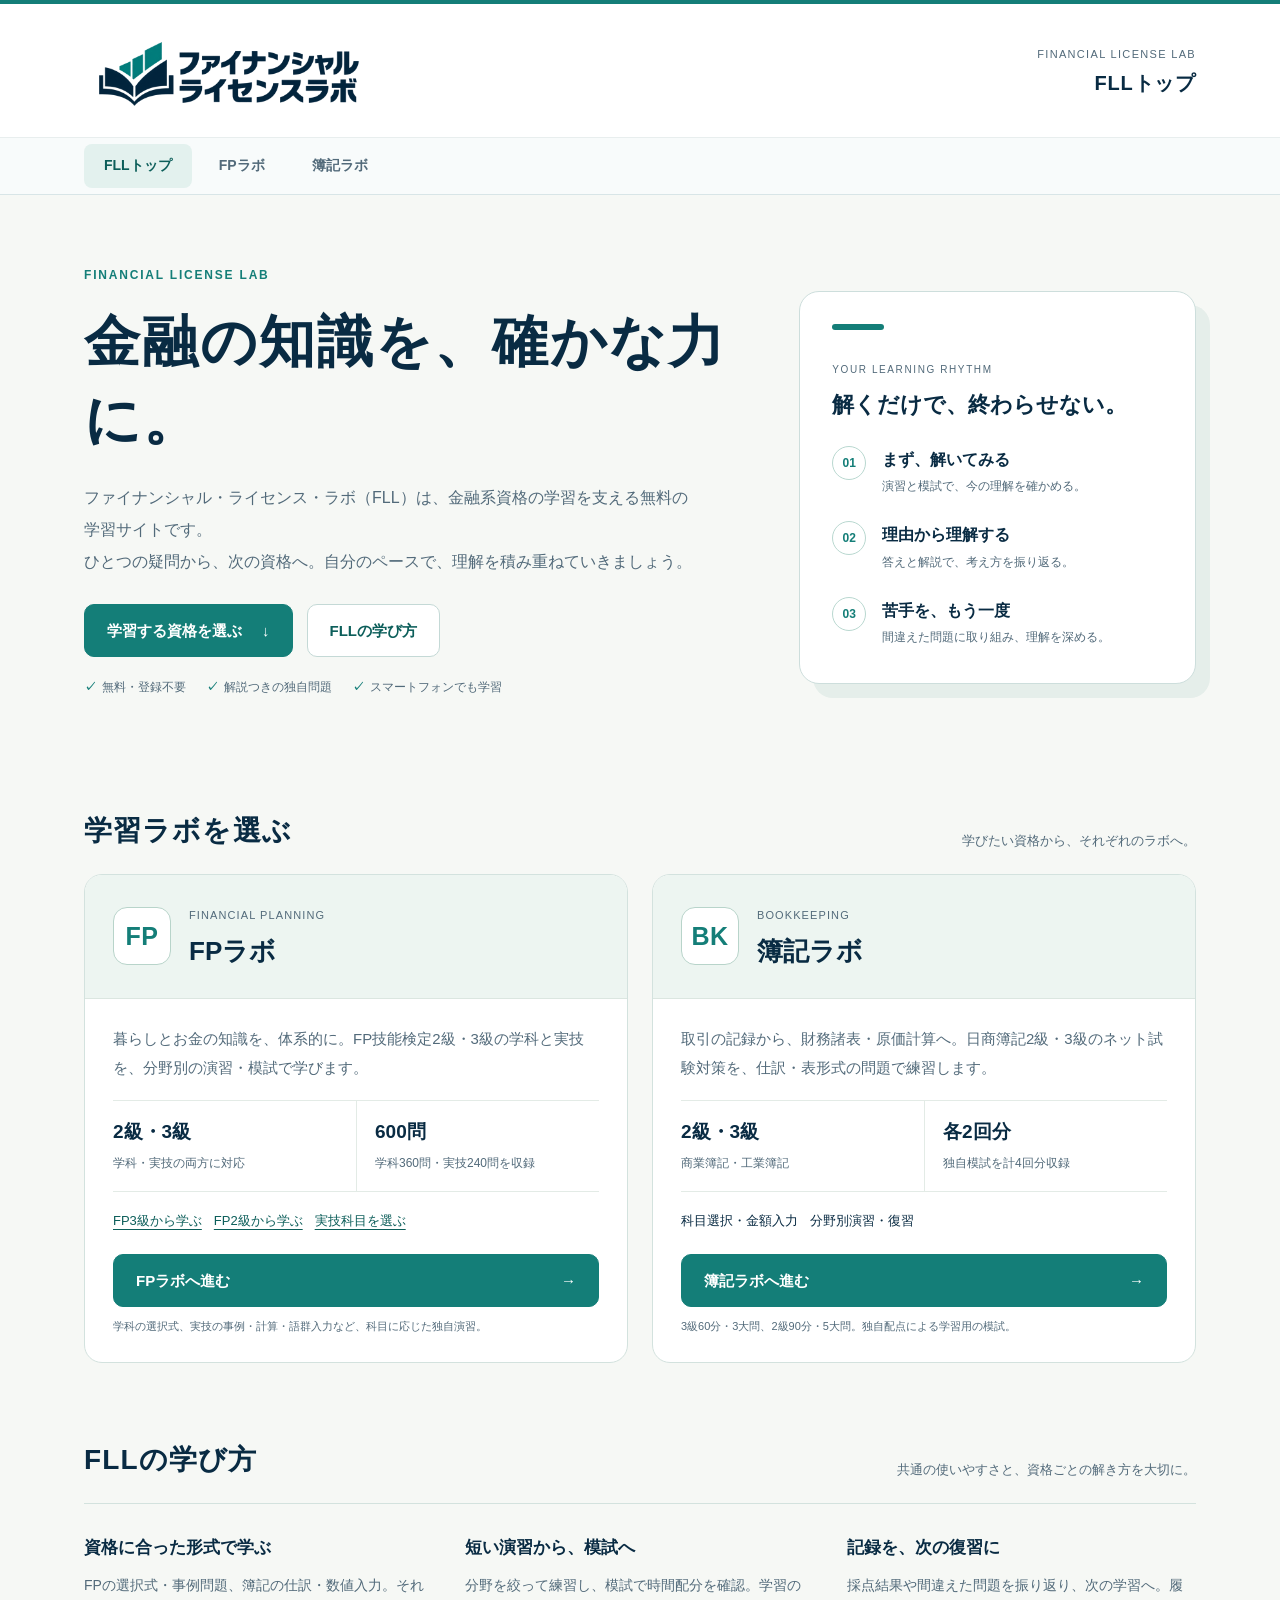
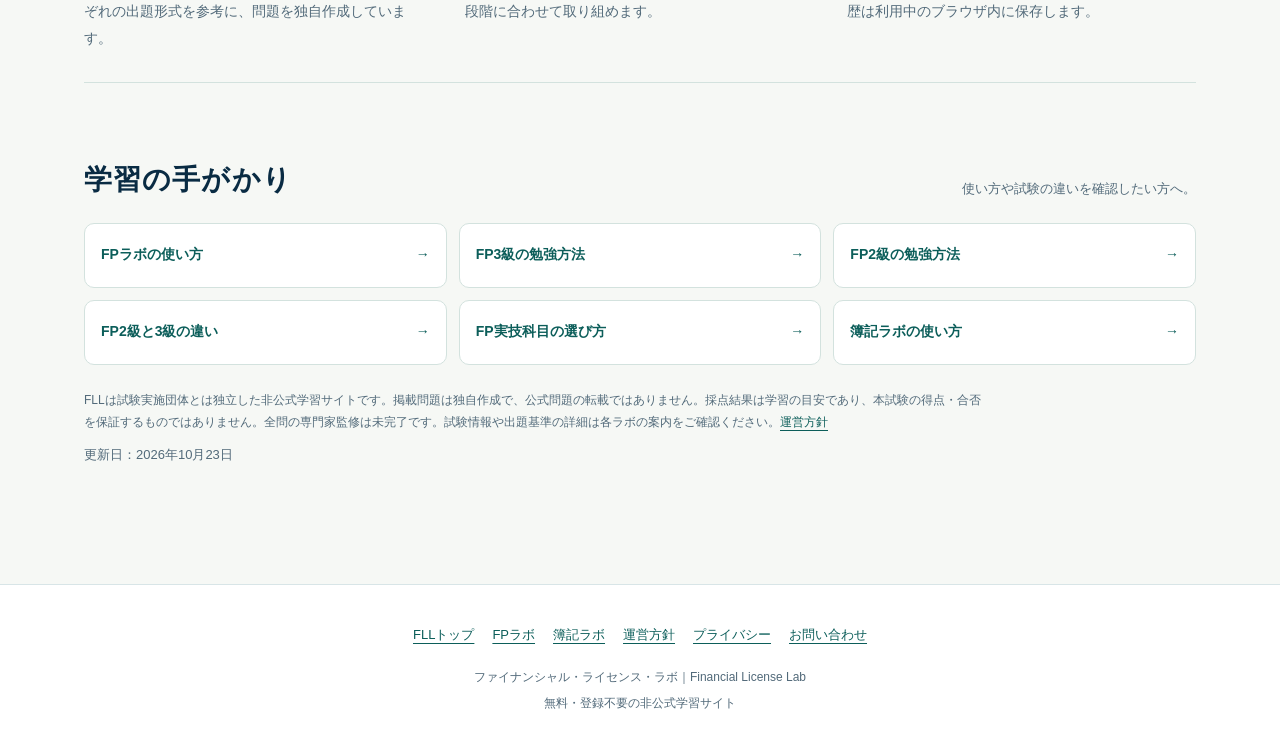
==== commit fe4cf8f2: "Create FLL parent homepage and unify lab branding while retaining exam formats" ====
--- a/index.html
+++ b/index.html
@@ -1,267 +1,30 @@
 <!doctype html>
-<html lang="ja">
-<head>
-  <meta http-equiv="Content-Security-Policy" content="default-src 'self'; base-uri 'none'; object-src 'none'; frame-src 'none'; form-action 'self'; script-src 'self'; style-src 'self' 'unsafe-inline'; img-src 'self' data:; font-src 'self'; connect-src 'self'; manifest-src 'self'">
-  <meta charset="UTF-8">
-  <meta name="viewport" content="width=device-width,initial-scale=1">
-  <meta name="google-adsense-account" content="ca-pub-9028316286727677">
-  <meta name="google-site-verification" content="IaQ2h_bAxWYmvEXqQLdbZX7AEyEYOqppZuB3h4aoBC0">
-  <meta name="theme-color" content="#ffffff">
-  <meta name="description" content="ファイナンシャル・ライセンス・ラボ内のFPラボ。FP2級・3級の学科・実技試験対策。無料・登録不要。学科360問、実技240問の独自演習。間違えた問題だけ再演習できます。">
-  <title>FPラボ｜FP2級・3級 学科・実技対策｜ファイナンシャル・ライセンス・ラボ</title>
-  <link rel="stylesheet" href="style.css?v=b22c5daa8037d371">
-  <link rel="canonical" href="https://fll-fp-lab.pages.dev/">
-  <link rel="stylesheet" href="info.css?v=1">
-
-  <link rel="apple-touch-icon" sizes="180x180" href="apple-touch-icon.png">
-  <link rel="icon" type="image/png" sizes="32x32" href="favicon-32x32.png?v=2">
-  <link rel="icon" type="image/x-icon" href="favicon.ico?v=2">
-  <link rel="manifest" href="site.webmanifest">
-  <meta name="apple-mobile-web-app-title" content="FPラボ">
-  <meta name="application-name" content="FPラボ">
-</head>
-<body>
-  <header class="site-header brand-header">
-    <div class="container brand-header-inner">
-      <a href="#home" id="siteHomeLink" class="brand-home-link" aria-label="FPラボのトップページに戻る">
-        <img src="financial-license-lab-logo.png" width="450" height="150" alt="ファイナンシャル・ライセンス・ラボ" class="parent-brand-logo">
-      </a>
-      <div class="brand-current"><span class="brand-eyebrow">FP資格 学習コーナー</span><strong>FPラボ</strong></div>
-    </div>
-    <p class="brand-subtitle container">金融系資格の学習を支える「ファイナンシャル・ライセンス・ラボ」｜独立した非公式学習サイト</p>
-    <nav class="container lab-nav" aria-label="学習ラボ"><a href="index.html" aria-current="page">FPラボ</a><a href="boki.html">簿記ラボ</a></nav>
-  </header>
-
-  <main class="container">
-    <section id="home" aria-label="ホーム">
-      <h1 class="landing-title">FP2級・3級の無料問題演習</h1>
-      <p class="muted small landing-intro">学科360問・実技240問の独自問題を、登録不要で練習できます。分野別演習、模試、復習に対応しています。</p>
-      <p class="muted small"><a href="guide.html">初めての方へ：使い方・学習ガイド</a>｜<a href="fp3-study.html">FP3級の勉強方法</a>｜<a href="fp2-study.html">FP2級の勉強方法</a>｜<a href="fp-level-comparison.html">FP2級と3級の違い</a>｜<a href="fp-calculation-guide.html">FPの計算問題の解き方</a>｜<a href="fp3-mock-exam.html">FP3級の無料60問模試</a>｜<a href="practical-tracks.html">実技科目の違い</a>｜<a href="fp2-nonlife-practical.html">FP2級・損保実技対策</a></p>
-      <div class="home-tabs" aria-label="試験種別を選ぶ"><span class="tab-on">学科試験</span><button id="openPracticalTop" type="button">実技試験を学習する →</button></div>
-      <div class="card">
-        <div class="section-heading"><h2>学習する級を選択</h2><span class="muted small">更新日：2026年10月23日</span></div>
-        <div class="controls level-controls" role="group" aria-label="級を選択">
-          <button type="button" id="level3" class="active" aria-pressed="true">FP3級</button>
-          <button type="button" id="level2" aria-pressed="false">FP2級</button>
-        </div>
-        <p class="muted" id="count" aria-live="polite"></p>
-        <label for="category" class="field-label">出題分野</label>
-        <select id="category"></select>
-        <label for="practiceCount" class="field-label">1回の演習問題数</label>
-        <select id="practiceCount"><option value="20" selected>20問</option></select>
-        <p id="practiceCountNotice" class="muted small" aria-live="polite"></p>
-        <label class="check-label"><input type="checkbox" id="shuffle" checked> 問題の順番をランダムにする</label>
-        <div class="actions">
-          <button type="button" id="startPractice" class="primary">問題演習を開始</button>
-          <button type="button" id="startReview">間違えた問題を復習</button>
-        </div>
-      </div>
-
-      <div class="card">
-        <div class="section-heading"><h2>模擬試験モード</h2><span class="pill">全60問に対応</span></div>
-        <p>試験形式に近い操作で、<strong>最後にまとめて採点</strong>します。途中で前の問題に戻って解答を変更できます。</p>
-        <div class="exam-option">
-          <div><h3>6問ミニ模試</h3><p class="muted small">制限時間10分／全分野から出題／終了後に解説</p></div>
-          <button type="button" id="startMini" class="primary">開始する</button>
-        </div>
-        <div class="exam-option">
-          <div><h3>本番型60問模試</h3><p class="muted small" id="fullExamStatus">問題データを確認しています。</p><p class="muted small">問題は各分野から均等に抽出し、3級は○×30問と三択30問、2級は四択60問を出題します。本試験の時間・設問形式・採点基準を参考にしたオリジナル例題です。問題の難易度が本試験と同等であることを保証するものではありません。</p></div>
-          <button type="button" id="startFull" class="primary" disabled>準備中</button>
-        </div>
-        <button type="button" id="resumeExam" class="outline-full hidden">中断した模試を再開</button>
-        <p class="muted small">※ミニ模試は操作練習用で合否判定はありません。60問模試の判定は学習の目安です。</p>
-      </div>
-
-      <div class="card practical-promo">
-        <div class="section-heading"><h2>FPラボ｜実技試験の演習</h2><span class="muted small">更新日：2026年10月23日</span></div>
-        <p>日本FP協会3級20問・2級40問、金財3級2科目・2級4科目は各30問、計8科目240問のオリジナル実技例題に対応。事例・計算問題を練習できます。</p>
-        <button type="button" id="openPractical" class="primary full-width">実技試験の科目を選ぶ</button>
-        <p class="muted small">実技の各科目は独自演習です。正式配点による合否判定は行いません。</p>
-      </div>
-
-
-      <section class="card official-card" id="official-resources" aria-labelledby="official-heading">
-        <h2 id="official-heading">試験実施団体の公式情報</h2>
-        <p class="muted small official-lead">日本FP協会・金財の試験情報・法令基準日へのリンクです。<strong>当サイトは非公式です。</strong></p>
-        <details class="usage-details official-toggle" id="officialDetails">
-          <summary>公式情報・参考リンクを表示</summary>
-          <div class="usage-details-body official-toggle-body">
-            <p class="muted small">以下は試験実施団体の公式サイトへの外部リンクです。当サイトが公式に運営・公認・監修されていることを意味しません。</p>
-        <div class="official-organizations">
-          <div class="official-organization">
-            <h3>日本FP協会</h3>
-            <p class="muted small">FP2級・3級の学科試験、資産設計提案業務（実技）</p>
-            <div class="official-links">
-              <a href="https://www.jafp.or.jp/exam/outline/" target="_blank" rel="noopener noreferrer">試験要綱・試験時間 <span aria-hidden="true">↗</span></a>
-            </div>
-          </div>
-          <div class="official-organization">
-            <h3>金融財政事情研究会（金財）</h3>
-            <p class="muted small">FP2級・3級の学科試験、相談業務別の実技試験</p>
-            <div class="official-links">
-              <a href="https://www.kinzai.or.jp/ginou/fp/list/fp" target="_blank" rel="noopener noreferrer">FP技能検定の案内 <span aria-hidden="true">↗</span></a>
-              <a href="https://www.kinzai.or.jp/ginou/fp/law.html" target="_blank" rel="noopener noreferrer">法令基準日 <span aria-hidden="true">↗</span></a>
-            </div>
-          </div>
-        </div>
-        <p class="official-law-alert">法令基準日に注意：金財の2026年5月公表問題は原則2025年4月1日基準です。2026年6月～2027年5月の2・3級CBT試験は2026年4月1日基準となります。</p>
-        <details class="source-details">
-          <summary>参考資料と問題の確認状況について</summary>
-          <div class="source-details-body">
-            <p>当サイトは、両団体が公開した過去問の出題形式・分野・テーマを参考に、学習用の問題を<strong>独自作成</strong>しています。公式の試験問題を掲載するサービスではありません。</p>
-            <p>問題に付した参考リンクは<strong>制度・内容を確認するための資料</strong>です。リンクがあることは、当該問題の正答・解説が公的機関や専門家により承認・監修されたことを意味しません。現在、全問の専門家監修は完了していません。</p>
-            <p>2026年5月公表の金財CBT問題の法令基準日は原則2025年4月1日ですが、金財が案内する2026年6月～2027年5月の2級・3級CBT試験の法令基準日は2026年4月1日です。最新の制度と一致しない設問が含まれる可能性があります。</p>
-            <p>試験問題の利用条件：<a href="https://www.jafp.or.jp/exam/mohan/files/exam_riyou.pdf" target="_blank" rel="noopener noreferrer">日本FP協会（PDF） ↗</a> ／ <a href="https://www.kinzai.or.jp/ginou/license_terms.html" target="_blank" rel="noopener noreferrer">金財（ウェブサイト） ↗</a></p>
-            <p class="muted small">公式ページのリンク先を確認：2026年10月12日／この日付は個別問題の内容検証完了日ではありません。</p>
-          </div>
-        </details>
-          </div>
-        </details>
-      </section>
-
-      <div class="card">
-        <h2>学習記録</h2>
-        <p id="stats" class="stats" aria-live="polite"></p><p id="revisionNotice" class="muted small hidden"></p>
-        <div id="categoryStats" class="category-stats"></div>
-        <div id="examHistory" class="muted small"></div><div id="examHistoryList" class="exam-history-list" aria-label="過去の模試の受験履歴"></div><p class="muted small">模試は採点後に問題別の答え合わせを再表示できます。旧形式の学習記録は引き継がれません。現在の学習履歴と模試の途中経過は引き続き利用できます。</p>
-        <button type="button" id="clearStats" class="subtle">この端末の学習記録を削除</button>
-        <p class="muted small">回答記録と模試の途中経過はこのブラウザ内に保存されます。別の端末には引き継がれません。</p>
-      </div>
-
-      <div class="card usage-card">
-        <h2>ご利用にあたって</h2>
-        <p>本サイトは<strong>「ファイナンシャル・ライセンス・ラボ」のFP学習コーナー「FPラボ」</strong>です。無料・登録不要の非公式サイトです。日本FP協会・金財による運営・公認・監修は受けていません。<a href="https://www.jafp.or.jp/exam/outline/" target="_blank" rel="noopener noreferrer">試験の正式情報は公式サイト ↗</a>をご確認ください。</p>
-        <details class="usage-details" id="usageDetails">
-          <summary>詳しい注意事項を表示</summary>
-          <div class="usage-details-body">
-            <h3>運営方針・免責</h3>
-            <p>本サイトは試験実施団体とは独立した非公式学習サービスです。各団体との提携・協力・公認・監修関係はありません。試験問題の構成や出題テーマを参考にした独自問題を掲載しています。</p>
-            <p>問題の正答・解説について全問の専門家監修が完了したものではなく、誤り・制度変更への未対応が含まれる場合があります。本サイトで得られた結果は、実際の試験の得点や合否を保証するものではありません。</p>
-            <h3>参考資料と法令</h3>
-            <p>金財の2026年5月公表CBT問題は原則2025年4月1日の法令を基準とします。一方、2026年6月～2027年5月の金財2・3級CBT試験では2026年4月1日が基準日です。実際の受験にあたっては試験実施団体の最新の案内をご確認ください。</p>
-            <h3>学習記録・プライバシー</h3>
-            <p>会員登録や氏名・メールアドレスなどの入力は不要です。解答履歴や中断した試験のデータは、この端末のブラウザのlocalStorageに保存します。サーバーに学習記録を送信するための機能は設置していません。ブラウザのデータを削除すると記録が消える場合があります。</p>
-            <p>サイト配信基盤（Cloudflare Pages、移行期間中のGitHub Pages）や外部リンク先では、アクセスログ等が各事業者のポリシーに基づき扱われる場合があります。</p>
-            <h3>広告・アクセス解析</h3>
-            <p>現時点では広告配信タグやアクセス解析タグを設置していません。今後これらを導入する場合は、プライバシーに関する案内や広告の表示を更新します。</p>
-            <h3>お問い合わせ</h3>
-            <p>問題の内容・採点・表示・保存の不具合は、<a href="https://github.com/shikaku-financial/fp-study-site/issues/new?template=question-report.md" target="_blank" rel="noopener noreferrer">問題・不具合の報告フォーム ↗</a>からご連絡ください（GitHubへのログインが必要です）。報告内容は公開されますので、氏名やメールアドレスなどの個人情報を記載しないでください。</p>
-          </div>
-        </details>
-      </div>
-    </section>
-
-    <section id="quiz" class="hidden" aria-label="問題演習">
-      <div class="card">
-        <div class="quiz-top"><span id="qmeta" class="pill"></span><span id="qprogress" class="muted"></span></div>
-        <div class="bar"><div id="progressbar"></div></div>
-        <div id="question" class="question-text" role="group" aria-label="問題文と資料"></div>
-        <div id="choices" role="group" aria-label="選択肢"></div>
-        <div id="feedback" class="hidden result" aria-live="polite"></div>
-        <div class="actions">
-          <button type="button" id="goHomePractice">ホームへ</button>
-          <button type="button" id="submit" class="primary" disabled>回答する</button>
-          <button type="button" id="next" class="primary hidden">次の問題</button>
-        </div>
-      </div>
-    </section>
-
-    <section id="exam" class="hidden" aria-label="模擬試験">
-      <div class="card">
-        <div class="quiz-top"><span id="examLabel" class="pill"></span><span class="timer" id="timer" aria-label="残り時間">10:00</span></div>
-        <div class="quiz-top muted small"><span id="examProgress"></span><span id="examAnswered"></span></div>
-        <div class="bar"><div id="examBar"></div></div>
-        <div id="examQuestion" class="question-text" role="group" aria-label="問題文と資料"></div>
-        <div id="examChoices" role="group" aria-label="模擬試験の選択肢"></div>
-        <div class="actions"><button type="button" id="examPrev">前の問題</button><button type="button" id="examNext" class="primary">次の問題</button></div><button type="button" id="examFlag" class="review-flag" aria-pressed="false">☆ この問題を見直す</button>
-        <details id="examNavDetails" class="exam-nav-details">
-          <summary><span>問題一覧を開く</span><span class="nav-status" id="examNavStatus">回答済 0問 / 全60問</span></summary>
-          <p class="muted small">番号をタップすると、その問題へ移動できます。緑色は回答済み、★は見直し指定、枠が太い番号が現在の問題です。</p>
-          <div class="question-nav" id="examNav" aria-label="問題番号を選択"></div>
-        </details>
-        <div class="exam-jumps"><button type="button" id="examJumpUnanswered" class="jump-unanswered">次の未回答へ移動</button><button type="button" id="examJumpFlagged" class="jump-unanswered">★ 見直し問題へ移動</button></div>
-        <div class="exam-bottom"><button type="button" id="examLeave" class="subtle">保存してホームへ</button><button type="button" id="examFinish" class="danger-outline">採点する</button></div>
-      </div>
-    </section>
-
-    <section id="finish" class="hidden" aria-label="演習結果">
-      <div class="card"><h2>演習結果</h2><p id="summary" class="score-summary"></p><button type="button" class="primary" id="finishHome">ホームに戻る</button></div>
-    </section>
-
-    <section id="examResult" class="hidden" aria-label="模擬試験結果">
-      <div class="card"><h2 id="examResultTitle">模擬試験・採点結果</h2><p class="score-summary" id="examSummary"></p><p class="muted" id="examNote"></p><div class="actions"><button type="button" class="primary" id="examResultHome">ホームへ戻る</button><button type="button" id="examRetry">もう一度挑戦</button></div></div>
-      <div class="card"><h2>分野別の採点結果</h2><div id="examBreakdown" class="category-stats"></div></div>
-      <div class="card"><h2>問題別の答え合わせ</h2>
-        <p class="muted small">間違い・未回答の設問を優先表示します。「全問表示」に切り替えることもできます。</p>
-        <div class="review-filters" role="group" aria-label="答え合わせの表示切り替え">
-          <button type="button" id="reviewIssues" class="active" aria-pressed="true">要復習</button>
-          <button type="button" id="reviewAll" aria-pressed="false">全問表示</button>
-        </div>
-        <p id="reviewEmpty" class="muted hidden"></p>
-        <div id="examReview"></div>
-      </div>
-    </section>
-
-    <section id="practicalHome" class="hidden" aria-label="実技科目選択">
-      <div class="card"><button type="button" id="prBackHome" class="linkish">← 学科トップへ戻る</button>
-        <div class="section-heading"><h2>実技試験｜科目選択</h2><span class="muted small">更新日：2026年10月23日</span></div>
-        <p>実際の公表過去問の出題テーマを参考にした<strong>独自の実技演習</strong>です。出題数・配点は実技本試験と異なる場合があります。<strong>得点率のみ表示</strong>し、合格・不合格の判定はしません。</p>
-        <div class="pr-course-switch" aria-label="実技の級を選択">
-          <p class="pr-course-switch-label">まず受験する級を選択してください</p>
-          <div class="pr-level-tabs" role="group" aria-label="実技の級を選択">
-            <button type="button" id="prSelectLevel3" class="active" aria-pressed="true">FP3級 <small>3科目</small></button>
-            <button type="button" id="prSelectLevel2" aria-pressed="false">FP2級 <small>5科目</small></button>
-          </div>
-        </div>
-        <div id="prTracks" class="pr-track-groups"></div>
-        <div id="prResumeBox" class="hidden pr-resume"><p>保存した実技演習があります。</p><button type="button" id="prResume" class="primary full-width">途中から再開する</button></div>
-        <div id="prHistoryBox" class="hidden pr-history-panel">
-          <div class="pr-history-title"><h3>実技演習の受験履歴</h3><button id="prClearHistory" type="button" class="danger-outline pr-clear-history">履歴をすべて削除</button></div>
-          <p class="muted small">このブラウザに保存した採点済みの記録です。1件ずつ削除することもできます。学科の記録や実技の途中保存データは削除されません。</p>
-          <div id="prHistoryList" class="exam-history-list"></div>
-        </div>
-        <p id="prHistoryValidation" class="muted small" role="status"></p>
-        <p id="prHistoryNotice" class="pr-history-notice muted small" role="status" aria-live="polite"></p>
-        <p class="muted small">法令基準日は2026年4月1日です。学科360問・実技240問の全600問に、同基準への限定論点の確認・改修記録が付きました。確認範囲は設問ごとに異なり、基準日時点の全条文・全約款を照合したものではありません。正式配点・小問別解答、実機確認などは正式リリース前の課題です。全600問の包括監修は未完了です。</p>
-      </div>
-    </section>
-
-    <section id="practicalExam" class="hidden" aria-label="実技演習">
-      <div class="card">
-        <div class="quiz-top"><span id="prLabel" class="pill"></span><span id="prProgress" class="muted"></span></div>
-        <p id="prUpdatedDate" class="muted small">更新日：2026年10月23日</p>
-        <div class="bar"><div id="prBar"></div></div>
-        <p class="muted small" id="prMaterialHelp">資料の表は左右にスクロールできます。文字が小さいときは、資料内の「文字を大きく」ボタンを利用してください。</p>
-        <div id="prCase" class="pr-case"><h3 id="prCaseTitle"></h3><div id="prCaseText"></div></div>
-        <p class="muted small" id="prTopic"></p>
-        <p class="muted small pr-source-disclosure"><a href="https://www.kinzai.or.jp/ginou/fp/law.html" target="_blank" rel="noopener noreferrer">法令基準日は試験実施団体の案内をご確認ください ↗</a></p>
-        <h2 id="prQuestion" class="question-text"></h2>
-        <div id="prChoices" role="group" aria-label="実技問題の解答"></div>
-        <label id="prAutoNextLabel" class="check-label"><input id="prAutoNext" type="checkbox"> 選択肢を選んだら自動で次の問題へ（実技・選択式のみ）</label>
-        <div id="prMultiNumeric" class="hidden"></div>
-        <div id="prNumeric" class="hidden"><label for="prNumberInput" class="field-label">数値を入力</label><div class="pr-num-wrap"><input id="prNumberInput" aria-describedby="prNumberUnit prNumberHelp prNumberFeedback" inputmode="decimal" autocomplete="off" type="text" placeholder="例：123.45"><span id="prNumberUnit"></span></div><p id="prNumberHelp" class="muted small">数字で入力してください。全角数字、3桁区切りのカンマ（例：1,234.5）にも対応します。</p><p id="prNumberFeedback" class="small" role="status" aria-live="polite"></p></div>
-        <div class="actions"><button id="prPrev" type="button">前の問題</button><button id="prNext" type="button" class="primary">次の問題</button></div>
-        <button id="prJumpUnanswered" type="button" class="outline-full">次の未回答問題へ移動</button>
-        <details class="exam-nav-details"><summary><span>問題一覧を開く</span><span id="prAnswered" class="nav-status"></span></summary><div id="prNav" class="question-nav"></div></details>
-        <p id="prSubmitReadiness" class="muted small" role="status" aria-live="polite"></p>
-        <button id="prSubmitJumpUnanswered" type="button" class="outline-full hidden">未回答の問題へ移動</button>
-        <button id="prReviewAnswered" type="button" class="outline-full hidden">回答済みの問題を見直す</button><div class="exam-bottom"><button id="prSaveExit" type="button">保存して戻る</button><button id="prSubmit" type="button" class="danger-outline">採点する</button></div>
-      </div>
-    </section>
-
-    <section id="practicalResult" class="hidden" aria-label="実技演習結果">
-      <div class="card"><h2>実技演習の採点結果</h2><p id="prSummary" class="score-summary"></p><p id="prResultNote" class="muted"></p><div class="actions"><button type="button" id="prResultHome" class="primary">実技科目選択へ</button><button id="prRetry" type="button">同じ科目に再挑戦</button><button id="prRetryMistakes" type="button">間違えた問題だけ再演習</button></div></div>
-      <div class="card"><h2>問題別の答え合わせ</h2><div class="review-filters"><button type="button" id="prIssues" class="active">要復習</button><button type="button" id="prAll">全問</button></div><p id="prReviewEmpty" class="muted"></p><div id="prReviews"></div></div>
-    </section>
-
-    <p class="page-notice">掲載問題は学習用の例題です。試験制度・法令等の最新情報は公式資料をご確認ください。</p>
-  </main>
-
-  <footer><nav class="info-nav" aria-label="サイト案内"><a href="index.html">問題演習</a><a href="guide.html">使い方・学習ガイド</a><a href="about.html">運営方針</a><a href="privacy.html">プライバシー</a><a href="contact.html">お問い合わせ</a></nav><p>© ファイナンシャル・ライセンス・ラボ｜FPラボ｜独立した非公式学習サイト</p></footer>
-  <script src="questions.js?v=999ebda6a24612a3"></script>
-  <script src="app.js?v=c684ade324ed364c"></script>
-  <script src="practical-questions.js?v=b20317f65322"></script>
-  <script src="practical-materials.js?v=1726c5125a1c"></script>
-  <script src="practical.js?v=fd9594ba2ac5684b"></script>
-</body>
-</html>
+<html lang="ja"><head>
+<meta http-equiv="Content-Security-Policy" content="default-src 'self'; base-uri 'none'; object-src 'none'; frame-src 'none'; form-action 'self'; script-src 'self'; style-src 'self' 'unsafe-inline'; img-src 'self' data:; font-src 'self'; connect-src 'self'; manifest-src 'self'">
+<meta charset="UTF-8"><meta name="viewport" content="width=device-width,initial-scale=1">
+<title>ファイナンシャル・ライセンス・ラボ｜FP・簿記の無料問題演習</title>
+<meta name="description" content="ファイナンシャル・ライセンス・ラボ（FLL）は金融系資格の無料学習サイト。FPラボの2級・3級学科・実技と、簿記ラボの日商簿記2級・3級ネット模試へ。登録不要で演習・採点・解説・復習を利用できます。">
+<meta name="google-adsense-account" content="ca-pub-9028316286727677"><meta name="google-site-verification" content="IaQ2h_bAxWYmvEXqQLdbZX7AEyEYOqppZuB3h4aoBC0">
+<meta name="theme-color" content="#147e78"><meta name="apple-mobile-web-app-title" content="FLL"><meta name="application-name" content="FLL">
+<link rel="canonical" href="https://fll-fp-lab.pages.dev/">
+<link rel="apple-touch-icon" sizes="180x180" href="apple-touch-icon.png"><link rel="icon" type="image/png" sizes="32x32" href="favicon-32x32.png?v=2"><link rel="icon" type="image/x-icon" href="favicon.ico?v=2"><link rel="manifest" href="fll.webmanifest">
+<link rel="stylesheet" href="style.css?v=b22c5daa8037d371"><link rel="stylesheet" href="brand.css?v=20261023c"><link rel="stylesheet" href="hub.css?v=20261023c">
+<script src="fll.js?v=20261023c" defer></script>
+</head><body class="hub-page"><a class="skip-link" href="#main">本文へ移動</a>
+<header class="fll-header"><div class="fll-header-inner"><a class="fll-logo" href="index.html" aria-label="ファイナンシャル・ライセンス・ラボのトップへ"><img src="financial-license-lab-logo.png" width="900" height="300" alt="ファイナンシャル・ライセンス・ラボ"></a><div class="fll-context"><small>FINANCIAL LICENSE LAB</small><strong>FLLトップ</strong></div></div><nav class="fll-nav" aria-label="FLLの学習ラボ"><div class="fll-nav-inner"><a href="index.html" aria-current="page">FLLトップ</a><a href="fp.html">FPラボ</a><a href="boki.html">簿記ラボ</a></div></nav></header><main id="main" class="hub-main">
+<section class="hub-hero" aria-labelledby="hub-title"><div>
+<p class="hub-eyebrow">FINANCIAL LICENSE LAB</p>
+<h1 id="hub-title">金融の知識を、確かな力に。</h1>
+<p class="hub-lead">ファイナンシャル・ライセンス・ラボ（FLL）は、金融系資格の学習を支える無料の学習サイトです。<br>ひとつの疑問から、次の資格へ。自分のペースで、理解を積み重ねていきましょう。</p>
+<div class="hub-actions"><a class="hub-cta" href="#labs">学習する資格を選ぶ <span aria-hidden="true">↓</span></a><a class="hub-cta secondary" href="#approach">FLLの学び方</a></div>
+<ul class="hub-tags"><li>無料・登録不要</li><li>解説つきの独自問題</li><li>スマートフォンでも学習</li></ul>
+</div><aside class="hub-notebook" aria-labelledby="rhythm-title"><small>YOUR LEARNING RHYTHM</small><h2 id="rhythm-title">解くだけで、終わらせない。</h2><ol class="hub-rhythm"><li><span>01</span><div><strong>まず、解いてみる</strong><p>演習と模試で、今の理解を確かめる。</p></div></li><li><span>02</span><div><strong>理由から理解する</strong><p>答えと解説で、考え方を振り返る。</p></div></li><li><span>03</span><div><strong>苦手を、もう一度</strong><p>間違えた問題に取り組み、理解を深める。</p></div></li></ol></aside></section>
+<section id="labs" class="hub-section" aria-labelledby="labs-title"><div class="hub-section-heading"><h2 id="labs-title">学習ラボを選ぶ</h2><p>学びたい資格から、それぞれのラボへ。</p></div><div class="hub-course-grid">
+<article class="hub-course"><div class="hub-course-top"><span class="hub-monogram" aria-hidden="true">FP</span><div><small>FINANCIAL PLANNING</small><h3>FPラボ</h3></div></div><div class="hub-course-body"><p class="hub-course-description">暮らしとお金の知識を、体系的に。FP技能検定2級・3級の学科と実技を、分野別の演習・模試で学びます。</p><div class="hub-course-spec"><div><strong>2級・3級</strong><span>学科・実技の両方に対応</span></div><div><strong>600問</strong><span>学科360問・実技240問を収録</span></div></div><div class="hub-quick-links"><a href="fp.html?level=3">FP3級から学ぶ</a><a href="fp.html?level=2">FP2級から学ぶ</a><a href="fp.html?view=practical&amp;level=3">実技科目を選ぶ</a></div><a class="hub-cta" href="fp.html">FPラボへ進む <span aria-hidden="true">→</span></a><p class="hub-course-note">学科の選択式、実技の事例・計算・語群入力など、科目に応じた独自演習。</p></div></article>
+<article class="hub-course"><div class="hub-course-top"><span class="hub-monogram" aria-hidden="true">BK</span><div><small>BOOKKEEPING</small><h3>簿記ラボ</h3></div></div><div class="hub-course-body"><p class="hub-course-description">取引の記録から、財務諸表・原価計算へ。日商簿記2級・3級のネット試験対策を、仕訳・表形式の問題で練習します。</p><div class="hub-course-spec"><div><strong>2級・3級</strong><span>商業簿記・工業簿記</span></div><div><strong>各2回分</strong><span>独自模試を計4回分収録</span></div></div><div class="hub-quick-links"><span>科目選択・金額入力</span><span>分野別演習・復習</span></div><a class="hub-cta" href="boki.html">簿記ラボへ進む <span aria-hidden="true">→</span></a><p class="hub-course-note">3級60分・3大問、2級90分・5大問。独自配点による学習用の模試。</p></div></article>
+</div></section>
+<section id="approach" class="hub-section" aria-labelledby="approach-title"><div class="hub-section-heading"><h2 id="approach-title">FLLの学び方</h2><p>共通の使いやすさと、資格ごとの解き方を大切に。</p></div><div class="hub-principles"><div><h3>資格に合った形式で学ぶ</h3><p>FPの選択式・事例問題、簿記の仕訳・数値入力。それぞれの出題形式を参考に、問題を独自作成しています。</p></div><div><h3>短い演習から、模試へ</h3><p>分野を絞って練習し、模試で時間配分を確認。学習の段階に合わせて取り組めます。</p></div><div><h3>記録を、次の復習に</h3><p>採点結果や間違えた問題を振り返り、次の学習へ。履歴は利用中のブラウザ内に保存します。</p></div></div></section>
+<section class="hub-section" aria-labelledby="guides-title"><div class="hub-section-heading"><h2 id="guides-title">学習の手がかり</h2><p>使い方や試験の違いを確認したい方へ。</p></div><div class="hub-guide-grid"><a href="guide.html">FPラボの使い方 <span aria-hidden="true">→</span></a><a href="fp3-study.html">FP3級の勉強方法 <span aria-hidden="true">→</span></a><a href="fp2-study.html">FP2級の勉強方法 <span aria-hidden="true">→</span></a><a href="fp-level-comparison.html">FP2級と3級の違い <span aria-hidden="true">→</span></a><a href="practical-tracks.html">FP実技科目の選び方 <span aria-hidden="true">→</span></a><a href="boki.html#boki-guide">簿記ラボの使い方 <span aria-hidden="true">→</span></a></div><p class="hub-notice">FLLは試験実施団体とは独立した非公式学習サイトです。掲載問題は独自作成で、公式問題の転載ではありません。採点結果は学習の目安であり、本試験の得点・合否を保証するものではありません。全問の専門家監修は未完了です。試験情報や出題基準の詳細は各ラボの案内をご確認ください。<a href="about.html">運営方針</a></p><p class="muted small">更新日：2026年10月23日</p></section>
+</main>
+<footer class="fll-footer"><nav aria-label="FLLサイト案内"><a href="index.html">FLLトップ</a><a href="fp.html">FPラボ</a><a href="boki.html">簿記ラボ</a><a href="about.html">運営方針</a><a href="privacy.html">プライバシー</a><a href="contact.html">お問い合わせ</a></nav><p>ファイナンシャル・ライセンス・ラボ｜Financial License Lab</p><p>無料・登録不要の非公式学習サイト</p></footer>
+</body></html>
--- a/brand.css
+++ b/brand.css
@@ -0,0 +1,7 @@
+/* FLL shared identity. Exam-specific column widths, answer order and data are retained. */
+:root{--fll-ink:#092b43;--fll-teal:#147e78;--fll-teal-dark:#0c5e5a;--fll-muted:#526a7a;--fll-line:#d8e5e7;--fll-paper:#fff;--fll-canvas:#f3f7f7;--fll-radius:16px;color:var(--fll-ink);background:var(--fll-canvas);font-family:-apple-system,BlinkMacSystemFont,'Hiragino Kaku Gothic ProN','Yu Gothic',Meiryo,sans-serif;line-height:1.7}
+a{color:var(--fll-teal-dark);text-underline-offset:4px}a:hover{text-decoration-thickness:2px}a:focus-visible,button:focus-visible,input:focus-visible,select:focus-visible,summary:focus-visible{outline:3px solid #d99a27;outline-offset:3px}
+.fll-header{background:#fff;border-top:4px solid var(--fll-teal);border-bottom:1px solid var(--fll-line);padding:20px 0 0;color:var(--fll-ink)}.fll-header-inner,.fll-nav-inner{max-width:1160px;margin:auto;padding:0 24px;display:flex;align-items:center;justify-content:space-between;gap:20px}.fll-logo{display:inline-flex;align-items:center;max-width:100%;border-radius:6px}.fll-logo img{display:block;width:290px;max-width:100%;height:auto}.fll-context{display:flex;flex-direction:column;align-items:flex-end;gap:2px}.fll-context small{font-size:11px;letter-spacing:.12em;color:var(--fll-muted)}.fll-context strong{font-size:20px;letter-spacing:.04em}.fll-nav{margin-top:16px;background:#f8fbfb;border-top:1px solid #e8eeee}.fll-nav-inner{justify-content:flex-start;gap:7px;padding-top:6px;padding-bottom:6px}.fll-nav a{display:inline-flex;align-items:center;justify-content:center;min-height:44px;padding:8px 20px;font-size:14px;text-decoration:none;border-radius:8px;color:var(--fll-muted);font-weight:650}.fll-nav a[aria-current=page]{background:#e3f1ee;color:var(--fll-teal-dark)}.fll-nav a:hover{background:#edf5f3;color:var(--fll-teal-dark)}.fll-lab-intro{font-size:12px;letter-spacing:.08em;color:var(--fll-teal-dark);font-weight:700;margin:0 0 7px}.fll-footer{border-top:1px solid var(--fll-line);background:#fff;color:var(--fll-muted);padding:28px 20px;font-size:12px;text-align:center}.fll-footer nav{display:flex;flex-wrap:wrap;gap:3px 18px;justify-content:center;margin:0 0 10px}.fll-footer nav a{display:inline-flex;align-items:center;min-height:44px;font-size:13px}.fll-footer p{margin:5px 0}.card{border:1px solid var(--fll-line);border-radius:var(--fll-radius);box-shadow:0 3px 14px #092b4305;background:#fff}button.primary,.info-page .info-cta{background:var(--fll-teal);border-color:var(--fll-teal)}button.primary:hover,.info-page .info-cta:hover{background:var(--fll-teal-dark);border-color:var(--fll-teal-dark)}button,select{border-radius:10px}button.active{border-color:var(--fll-teal);background:#e7f4f1}.muted{color:var(--fll-muted)}.pill{background:#e5f2ef;color:var(--fll-teal-dark)}.skip-link{position:absolute;top:-100px;left:12px;z-index:10;background:#fff;padding:12px;border-radius:8px}.skip-link:focus{top:12px}main.container{padding-top:26px}.landing-title{color:var(--fll-ink);letter-spacing:.01em}.boki-scroll caption{background:#eaf4f1;color:var(--fll-ink)}
+@media(max-width:600px){.fll-header{padding-top:16px}.fll-header-inner,.fll-nav-inner{padding-left:16px;padding-right:16px;gap:12px}.fll-logo img{width:225px}.fll-context small{display:none}.fll-context strong{font-size:15px}.fll-nav{margin-top:12px}.fll-nav-inner{gap:5px}.fll-nav a{padding:8px 9px;flex:1;font-size:13px}.fll-footer nav{gap:2px 13px}main.container{padding-top:20px}}
+@media(max-width:370px){.fll-logo img{width:190px}.fll-header-inner{gap:8px}.fll-context strong{font-size:13px}}
+@media(prefers-reduced-motion:reduce){*{scroll-behavior:auto!important}}
--- a/hub.css
+++ b/hub.css
@@ -0,0 +1,3 @@
+.hub-page{background:#f6f8f5}.hub-main{max-width:1160px;margin:auto;padding:0 24px 70px}.hub-hero{display:grid;grid-template-columns:minmax(0,1.25fr) minmax(0,.75fr);gap:54px;align-items:center;padding:70px 0 62px}.hub-eyebrow{font-size:12px;letter-spacing:.15em;font-weight:750;color:#147e78;margin:0 0 18px}.hub-hero h1{font-size:clamp(34px,4.5vw,56px);line-height:1.4;letter-spacing:.035em;max-width:12em;margin:0 0 22px}.hub-lead{font-size:16px;line-height:2;max-width:38em;color:#526a7a}.hub-actions{display:flex;gap:14px;flex-wrap:wrap;margin:26px 0 20px}.hub-cta{display:inline-flex;align-items:center;justify-content:center;gap:20px;min-height:52px;padding:13px 22px;background:#147e78;color:white;border:1px solid #147e78;border-radius:10px;font-size:15px;text-decoration:none;font-weight:750}.hub-cta:hover{background:#0c5e5a;color:#fff}.hub-cta.secondary{background:#fff;color:#0c5e5a;border-color:#c4d9d6}.hub-tags{display:flex;gap:10px 20px;flex-wrap:wrap;padding:0;list-style:none;color:#526a7a;font-size:12px}.hub-tags li::before{content:'✓';color:#147e78;font-weight:800;margin-right:6px}.hub-notebook{position:relative;background:#fff;padding:32px;border:1px solid #cddedc;border-radius:20px;box-shadow:14px 14px 0 #e5eeea}.hub-notebook::before{content:'';display:block;width:52px;height:6px;border-radius:5px;background:#147e78;margin-bottom:24px}.hub-notebook small{letter-spacing:.16em;color:#526a7a;font-size:10px}.hub-notebook h2{font-size:22px;margin:7px 0 25px}.hub-rhythm{list-style:none;padding:0;margin:0;display:grid;gap:22px}.hub-rhythm li{display:grid;grid-template-columns:36px 1fr;column-gap:14px;align-items:start}.hub-rhythm span{font-size:12px;color:#147e78;border:1px solid #b9d8d0;width:34px;height:34px;border-radius:50%;display:grid;place-items:center;font-weight:700}.hub-rhythm strong{font-size:16px;display:block}.hub-rhythm p{font-size:12px;color:#526a7a;margin:3px 0}.hub-section{padding:38px 0;scroll-margin-top:20px}.hub-section-heading{display:flex;gap:20px;align-items:flex-end;justify-content:space-between;margin:0 0 22px}.hub-section-heading h2{font-size:28px;margin:0;letter-spacing:.04em}.hub-section-heading p{color:#526a7a;font-size:13px;margin:0}.hub-course-grid{display:grid;grid-template-columns:1fr 1fr;gap:24px}.hub-course{background:#fff;border:1px solid #d3e2de;border-radius:18px;overflow:hidden;display:flex;flex-direction:column}.hub-course-top{display:flex;gap:18px;align-items:center;padding:25px 28px;background:#edf5f1;border-bottom:1px solid #dbe6e0}.hub-monogram{width:58px;height:58px;flex-shrink:0;border:1px solid #b8d4ca;border-radius:14px;background:#fff;display:grid;place-items:center;color:#147e78;font-size:25px;font-weight:800;letter-spacing:.02em}.hub-course-top small{color:#526a7a;font-size:11px;letter-spacing:.1em}.hub-course-top h3{font-size:26px;margin:2px 0 0}.hub-course-body{padding:26px 28px;display:flex;flex-direction:column;flex:1}.hub-course-description{color:#526a7a;font-size:15px;margin:0 0 18px;line-height:1.9}.hub-course-spec{display:grid;grid-template-columns:1fr 1fr;border-top:1px solid #e3ebe6;border-bottom:1px solid #e3ebe6;margin-bottom:18px}.hub-course-spec div{padding:15px 0}.hub-course-spec div+div{padding-left:18px;border-left:1px solid #e3ebe6}.hub-course-spec strong{font-size:19px;display:block}.hub-course-spec span{font-size:12px;color:#526a7a}.hub-quick-links{display:flex;gap:12px;flex-wrap:wrap;font-size:13px;margin:0 0 22px}.hub-course-body>.hub-cta{margin-top:auto;width:100%;justify-content:space-between}.hub-course-note{font-size:11px;color:#526a7a;margin:10px 0 0}.hub-principles{border-top:1px solid #d3e2de;border-bottom:1px solid #d3e2de;padding:30px 0;display:grid;grid-template-columns:repeat(3,1fr);gap:32px}.hub-principles h3{font-size:17px;margin:0 0 9px}.hub-principles p{font-size:14px;line-height:1.9;color:#526a7a;margin:0}.hub-guide-grid{display:grid;grid-template-columns:repeat(3,1fr);gap:12px}.hub-guide-grid a{display:flex;justify-content:space-between;align-items:center;gap:15px;background:#fff;border:1px solid #d3e2de;border-radius:10px;padding:16px;font-size:14px;min-height:65px;text-decoration:none;font-weight:650}.hub-guide-grid a:hover{border-color:#147e78;background:#edf5f1}.hub-notice{font-size:12px;line-height:1.9;color:#526a7a;max-width:75em;margin-top:24px}.hub-notice a{white-space:nowrap}
+@media(max-width:800px){.hub-hero{gap:28px;padding:44px 0}.hub-notebook{padding:24px}.hub-course-top,.hub-course-body{padding:22px}.hub-guide-grid{grid-template-columns:1fr 1fr}.hub-principles{gap:20px}}
+@media(max-width:600px){.hub-main{padding:0 18px 44px}.hub-hero{grid-template-columns:1fr;gap:28px;padding:36px 0 24px}.hub-hero h1{font-size:34px;margin-bottom:17px}.hub-lead{font-size:15px}.hub-notebook{box-shadow:7px 7px 0 #e5eeea;border-radius:15px;padding:22px}.hub-notebook::before{margin-bottom:14px}.hub-notebook h2{font-size:20px;margin-bottom:18px}.hub-rhythm{gap:14px}.hub-rhythm li{grid-template-columns:30px 1fr}.hub-rhythm span{width:30px;height:30px}.hub-section{padding:28px 0}.hub-section-heading{display:block}.hub-section-heading h2{font-size:25px}.hub-section-heading p{margin-top:7px}.hub-course-grid{grid-template-columns:1fr;gap:20px}.hub-course-top,.hub-course-body{padding:22px}.hub-principles{grid-template-columns:1fr;gap:24px}.hub-guide-grid{grid-template-columns:1fr}.hub-actions{gap:10px}.hub-actions .hub-cta{width:100%}.hub-tags{gap:8px 14px}.hub-course-top h3{font-size:24px}}
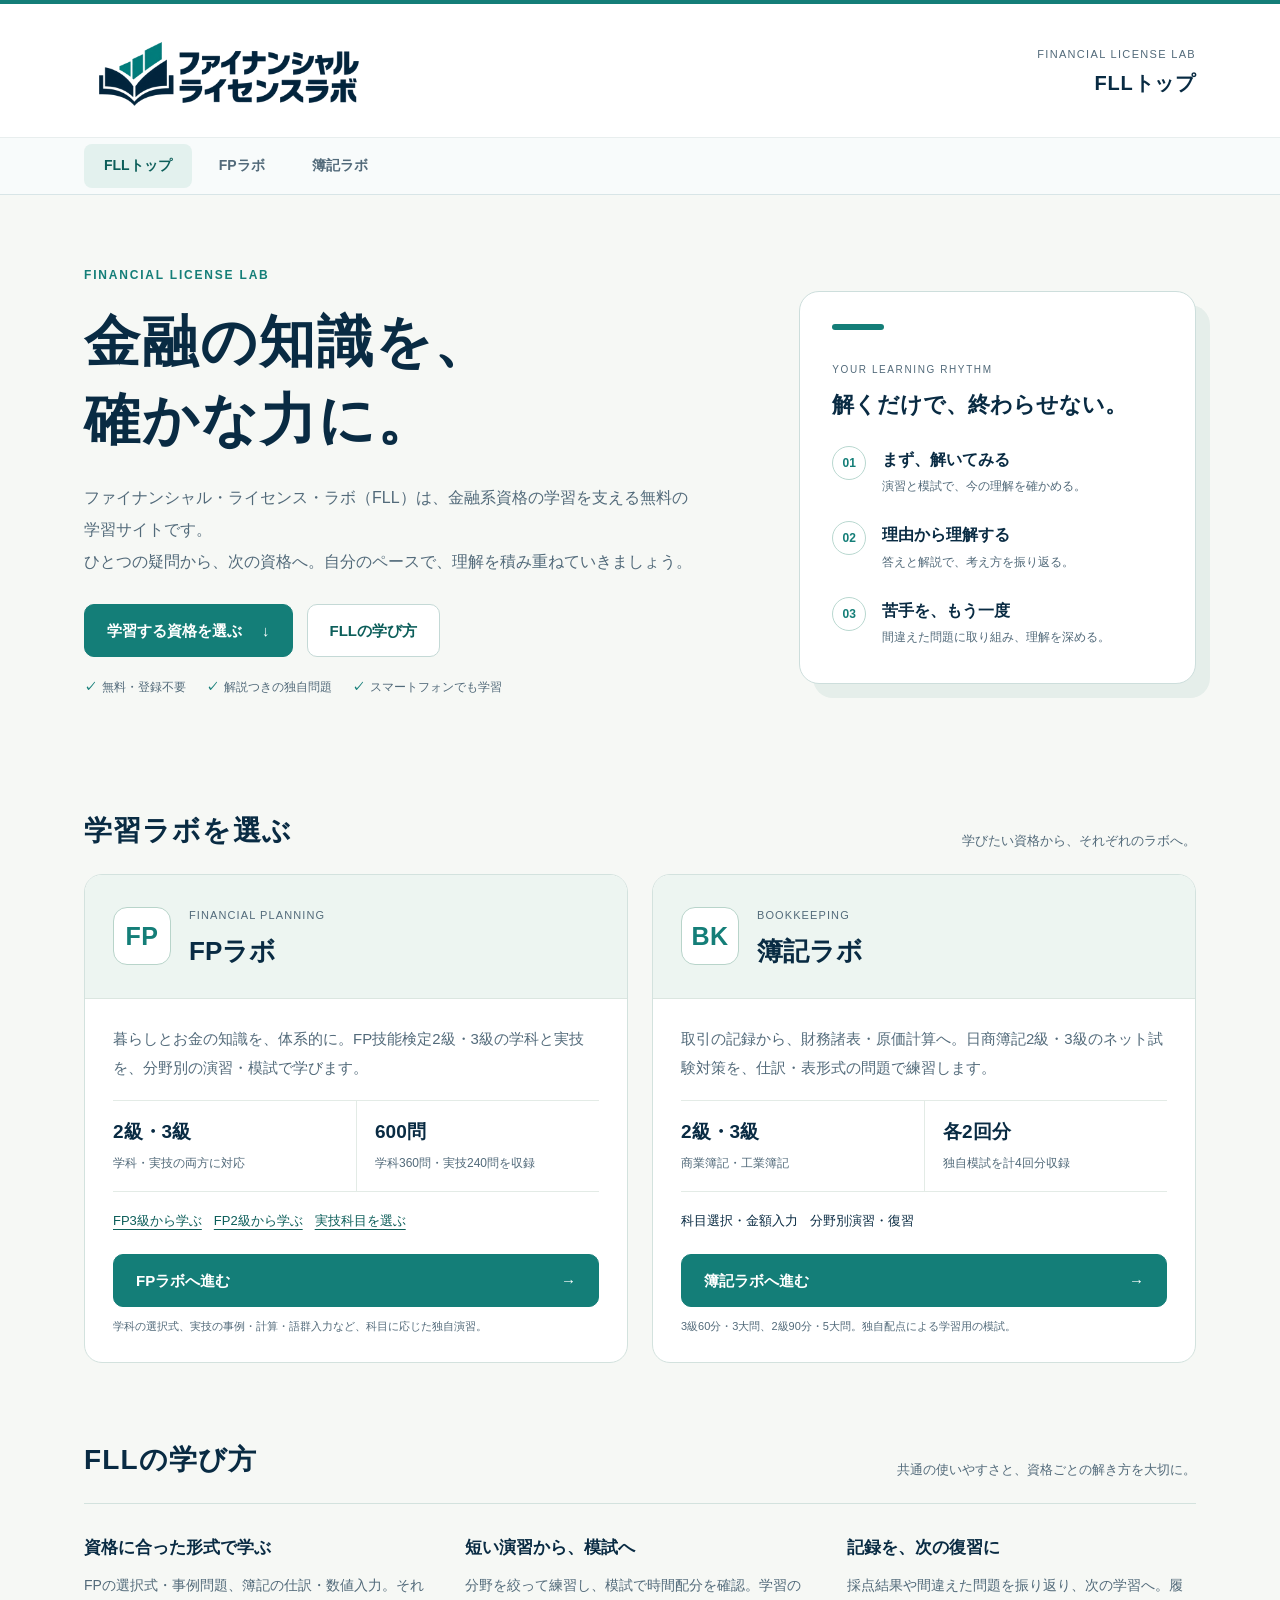
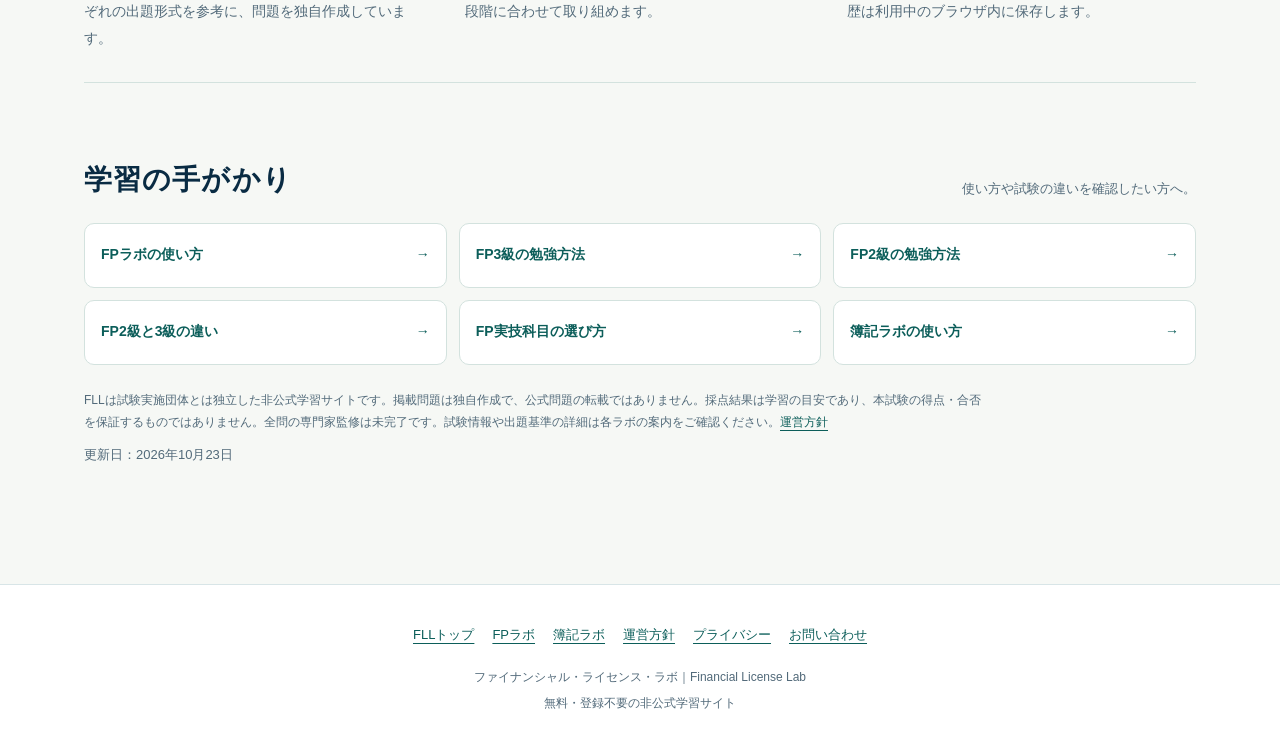
==== commit 75bead42: "Refine headline line breaks and mobile heading/date readability after visual QA" ====
--- a/index.html
+++ b/index.html
@@ -8,13 +8,14 @@
 <meta name="theme-color" content="#147e78"><meta name="apple-mobile-web-app-title" content="FLL"><meta name="application-name" content="FLL">
 <link rel="canonical" href="https://fll-fp-lab.pages.dev/">
 <link rel="apple-touch-icon" sizes="180x180" href="apple-touch-icon.png"><link rel="icon" type="image/png" sizes="32x32" href="favicon-32x32.png?v=2"><link rel="icon" type="image/x-icon" href="favicon.ico?v=2"><link rel="manifest" href="fll.webmanifest">
-<link rel="stylesheet" href="style.css?v=b22c5daa8037d371"><link rel="stylesheet" href="brand.css?v=20261023c"><link rel="stylesheet" href="hub.css?v=20261023c">
+<link rel="stylesheet" href="style.css?v=b22c5daa8037d371"><link rel="stylesheet" href="brand.css?v=20261023d"><link rel="stylesheet" href="hub.css?v=20261023d">
 <script src="fll.js?v=20261023c" defer></script>
 </head><body class="hub-page"><a class="skip-link" href="#main">本文へ移動</a>
 <header class="fll-header"><div class="fll-header-inner"><a class="fll-logo" href="index.html" aria-label="ファイナンシャル・ライセンス・ラボのトップへ"><img src="financial-license-lab-logo.png" width="900" height="300" alt="ファイナンシャル・ライセンス・ラボ"></a><div class="fll-context"><small>FINANCIAL LICENSE LAB</small><strong>FLLトップ</strong></div></div><nav class="fll-nav" aria-label="FLLの学習ラボ"><div class="fll-nav-inner"><a href="index.html" aria-current="page">FLLトップ</a><a href="fp.html">FPラボ</a><a href="boki.html">簿記ラボ</a></div></nav></header><main id="main" class="hub-main">
 <section class="hub-hero" aria-labelledby="hub-title"><div>
 <p class="hub-eyebrow">FINANCIAL LICENSE LAB</p>
-<h1 id="hub-title">金融の知識を、確かな力に。</h1>
+<h1 id="hub-title">金融の知識を、
+確かな力に。</h1>
 <p class="hub-lead">ファイナンシャル・ライセンス・ラボ（FLL）は、金融系資格の学習を支える無料の学習サイトです。<br>ひとつの疑問から、次の資格へ。自分のペースで、理解を積み重ねていきましょう。</p>
 <div class="hub-actions"><a class="hub-cta" href="#labs">学習する資格を選ぶ <span aria-hidden="true">↓</span></a><a class="hub-cta secondary" href="#approach">FLLの学び方</a></div>
 <ul class="hub-tags"><li>無料・登録不要</li><li>解説つきの独自問題</li><li>スマートフォンでも学習</li></ul>
--- a/brand.css
+++ b/brand.css
@@ -5,3 +5,5 @@
 @media(max-width:600px){.fll-header{padding-top:16px}.fll-header-inner,.fll-nav-inner{padding-left:16px;padding-right:16px;gap:12px}.fll-logo img{width:225px}.fll-context small{display:none}.fll-context strong{font-size:15px}.fll-nav{margin-top:12px}.fll-nav-inner{gap:5px}.fll-nav a{padding:8px 9px;flex:1;font-size:13px}.fll-footer nav{gap:2px 13px}main.container{padding-top:20px}}
 @media(max-width:370px){.fll-logo img{width:190px}.fll-header-inner{gap:8px}.fll-context strong{font-size:13px}}
 @media(prefers-reduced-motion:reduce){*{scroll-behavior:auto!important}}
+
+@media(max-width:600px){.section-heading{flex-wrap:wrap;column-gap:10px;row-gap:4px}.section-heading h2{flex:1 1 200px;margin-bottom:4px}.section-heading>.small{white-space:nowrap}}
--- a/hub.css
+++ b/hub.css
@@ -1,3 +1,3 @@
-.hub-page{background:#f6f8f5}.hub-main{max-width:1160px;margin:auto;padding:0 24px 70px}.hub-hero{display:grid;grid-template-columns:minmax(0,1.25fr) minmax(0,.75fr);gap:54px;align-items:center;padding:70px 0 62px}.hub-eyebrow{font-size:12px;letter-spacing:.15em;font-weight:750;color:#147e78;margin:0 0 18px}.hub-hero h1{font-size:clamp(34px,4.5vw,56px);line-height:1.4;letter-spacing:.035em;max-width:12em;margin:0 0 22px}.hub-lead{font-size:16px;line-height:2;max-width:38em;color:#526a7a}.hub-actions{display:flex;gap:14px;flex-wrap:wrap;margin:26px 0 20px}.hub-cta{display:inline-flex;align-items:center;justify-content:center;gap:20px;min-height:52px;padding:13px 22px;background:#147e78;color:white;border:1px solid #147e78;border-radius:10px;font-size:15px;text-decoration:none;font-weight:750}.hub-cta:hover{background:#0c5e5a;color:#fff}.hub-cta.secondary{background:#fff;color:#0c5e5a;border-color:#c4d9d6}.hub-tags{display:flex;gap:10px 20px;flex-wrap:wrap;padding:0;list-style:none;color:#526a7a;font-size:12px}.hub-tags li::before{content:'✓';color:#147e78;font-weight:800;margin-right:6px}.hub-notebook{position:relative;background:#fff;padding:32px;border:1px solid #cddedc;border-radius:20px;box-shadow:14px 14px 0 #e5eeea}.hub-notebook::before{content:'';display:block;width:52px;height:6px;border-radius:5px;background:#147e78;margin-bottom:24px}.hub-notebook small{letter-spacing:.16em;color:#526a7a;font-size:10px}.hub-notebook h2{font-size:22px;margin:7px 0 25px}.hub-rhythm{list-style:none;padding:0;margin:0;display:grid;gap:22px}.hub-rhythm li{display:grid;grid-template-columns:36px 1fr;column-gap:14px;align-items:start}.hub-rhythm span{font-size:12px;color:#147e78;border:1px solid #b9d8d0;width:34px;height:34px;border-radius:50%;display:grid;place-items:center;font-weight:700}.hub-rhythm strong{font-size:16px;display:block}.hub-rhythm p{font-size:12px;color:#526a7a;margin:3px 0}.hub-section{padding:38px 0;scroll-margin-top:20px}.hub-section-heading{display:flex;gap:20px;align-items:flex-end;justify-content:space-between;margin:0 0 22px}.hub-section-heading h2{font-size:28px;margin:0;letter-spacing:.04em}.hub-section-heading p{color:#526a7a;font-size:13px;margin:0}.hub-course-grid{display:grid;grid-template-columns:1fr 1fr;gap:24px}.hub-course{background:#fff;border:1px solid #d3e2de;border-radius:18px;overflow:hidden;display:flex;flex-direction:column}.hub-course-top{display:flex;gap:18px;align-items:center;padding:25px 28px;background:#edf5f1;border-bottom:1px solid #dbe6e0}.hub-monogram{width:58px;height:58px;flex-shrink:0;border:1px solid #b8d4ca;border-radius:14px;background:#fff;display:grid;place-items:center;color:#147e78;font-size:25px;font-weight:800;letter-spacing:.02em}.hub-course-top small{color:#526a7a;font-size:11px;letter-spacing:.1em}.hub-course-top h3{font-size:26px;margin:2px 0 0}.hub-course-body{padding:26px 28px;display:flex;flex-direction:column;flex:1}.hub-course-description{color:#526a7a;font-size:15px;margin:0 0 18px;line-height:1.9}.hub-course-spec{display:grid;grid-template-columns:1fr 1fr;border-top:1px solid #e3ebe6;border-bottom:1px solid #e3ebe6;margin-bottom:18px}.hub-course-spec div{padding:15px 0}.hub-course-spec div+div{padding-left:18px;border-left:1px solid #e3ebe6}.hub-course-spec strong{font-size:19px;display:block}.hub-course-spec span{font-size:12px;color:#526a7a}.hub-quick-links{display:flex;gap:12px;flex-wrap:wrap;font-size:13px;margin:0 0 22px}.hub-course-body>.hub-cta{margin-top:auto;width:100%;justify-content:space-between}.hub-course-note{font-size:11px;color:#526a7a;margin:10px 0 0}.hub-principles{border-top:1px solid #d3e2de;border-bottom:1px solid #d3e2de;padding:30px 0;display:grid;grid-template-columns:repeat(3,1fr);gap:32px}.hub-principles h3{font-size:17px;margin:0 0 9px}.hub-principles p{font-size:14px;line-height:1.9;color:#526a7a;margin:0}.hub-guide-grid{display:grid;grid-template-columns:repeat(3,1fr);gap:12px}.hub-guide-grid a{display:flex;justify-content:space-between;align-items:center;gap:15px;background:#fff;border:1px solid #d3e2de;border-radius:10px;padding:16px;font-size:14px;min-height:65px;text-decoration:none;font-weight:650}.hub-guide-grid a:hover{border-color:#147e78;background:#edf5f1}.hub-notice{font-size:12px;line-height:1.9;color:#526a7a;max-width:75em;margin-top:24px}.hub-notice a{white-space:nowrap}
+.hub-page{background:#f6f8f5}.hub-main{max-width:1160px;margin:auto;padding:0 24px 70px}.hub-hero{display:grid;grid-template-columns:minmax(0,1.25fr) minmax(0,.75fr);gap:54px;align-items:center;padding:70px 0 62px}.hub-eyebrow{font-size:12px;letter-spacing:.15em;font-weight:750;color:#147e78;margin:0 0 18px}.hub-hero h1{white-space:pre-line;font-size:clamp(34px,4.5vw,56px);line-height:1.4;letter-spacing:.035em;max-width:12em;margin:0 0 22px}.hub-lead{font-size:16px;line-height:2;max-width:38em;color:#526a7a}.hub-actions{display:flex;gap:14px;flex-wrap:wrap;margin:26px 0 20px}.hub-cta{display:inline-flex;align-items:center;justify-content:center;gap:20px;min-height:52px;padding:13px 22px;background:#147e78;color:white;border:1px solid #147e78;border-radius:10px;font-size:15px;text-decoration:none;font-weight:750}.hub-cta:hover{background:#0c5e5a;color:#fff}.hub-cta.secondary{background:#fff;color:#0c5e5a;border-color:#c4d9d6}.hub-tags{display:flex;gap:10px 20px;flex-wrap:wrap;padding:0;list-style:none;color:#526a7a;font-size:12px}.hub-tags li::before{content:'✓';color:#147e78;font-weight:800;margin-right:6px}.hub-notebook{position:relative;background:#fff;padding:32px;border:1px solid #cddedc;border-radius:20px;box-shadow:14px 14px 0 #e5eeea}.hub-notebook::before{content:'';display:block;width:52px;height:6px;border-radius:5px;background:#147e78;margin-bottom:24px}.hub-notebook small{letter-spacing:.16em;color:#526a7a;font-size:10px}.hub-notebook h2{font-size:22px;margin:7px 0 25px}.hub-rhythm{list-style:none;padding:0;margin:0;display:grid;gap:22px}.hub-rhythm li{display:grid;grid-template-columns:36px 1fr;column-gap:14px;align-items:start}.hub-rhythm span{font-size:12px;color:#147e78;border:1px solid #b9d8d0;width:34px;height:34px;border-radius:50%;display:grid;place-items:center;font-weight:700}.hub-rhythm strong{font-size:16px;display:block}.hub-rhythm p{font-size:12px;color:#526a7a;margin:3px 0}.hub-section{padding:38px 0;scroll-margin-top:20px}.hub-section-heading{display:flex;gap:20px;align-items:flex-end;justify-content:space-between;margin:0 0 22px}.hub-section-heading h2{font-size:28px;margin:0;letter-spacing:.04em}.hub-section-heading p{color:#526a7a;font-size:13px;margin:0}.hub-course-grid{display:grid;grid-template-columns:1fr 1fr;gap:24px}.hub-course{background:#fff;border:1px solid #d3e2de;border-radius:18px;overflow:hidden;display:flex;flex-direction:column}.hub-course-top{display:flex;gap:18px;align-items:center;padding:25px 28px;background:#edf5f1;border-bottom:1px solid #dbe6e0}.hub-monogram{width:58px;height:58px;flex-shrink:0;border:1px solid #b8d4ca;border-radius:14px;background:#fff;display:grid;place-items:center;color:#147e78;font-size:25px;font-weight:800;letter-spacing:.02em}.hub-course-top small{color:#526a7a;font-size:11px;letter-spacing:.1em}.hub-course-top h3{font-size:26px;margin:2px 0 0}.hub-course-body{padding:26px 28px;display:flex;flex-direction:column;flex:1}.hub-course-description{color:#526a7a;font-size:15px;margin:0 0 18px;line-height:1.9}.hub-course-spec{display:grid;grid-template-columns:1fr 1fr;border-top:1px solid #e3ebe6;border-bottom:1px solid #e3ebe6;margin-bottom:18px}.hub-course-spec div{padding:15px 0}.hub-course-spec div+div{padding-left:18px;border-left:1px solid #e3ebe6}.hub-course-spec strong{font-size:19px;display:block}.hub-course-spec span{font-size:12px;color:#526a7a}.hub-quick-links{display:flex;gap:12px;flex-wrap:wrap;font-size:13px;margin:0 0 22px}.hub-course-body>.hub-cta{margin-top:auto;width:100%;justify-content:space-between}.hub-course-note{font-size:11px;color:#526a7a;margin:10px 0 0}.hub-principles{border-top:1px solid #d3e2de;border-bottom:1px solid #d3e2de;padding:30px 0;display:grid;grid-template-columns:repeat(3,1fr);gap:32px}.hub-principles h3{font-size:17px;margin:0 0 9px}.hub-principles p{font-size:14px;line-height:1.9;color:#526a7a;margin:0}.hub-guide-grid{display:grid;grid-template-columns:repeat(3,1fr);gap:12px}.hub-guide-grid a{display:flex;justify-content:space-between;align-items:center;gap:15px;background:#fff;border:1px solid #d3e2de;border-radius:10px;padding:16px;font-size:14px;min-height:65px;text-decoration:none;font-weight:650}.hub-guide-grid a:hover{border-color:#147e78;background:#edf5f1}.hub-notice{font-size:12px;line-height:1.9;color:#526a7a;max-width:75em;margin-top:24px}.hub-notice a{white-space:nowrap}
 @media(max-width:800px){.hub-hero{gap:28px;padding:44px 0}.hub-notebook{padding:24px}.hub-course-top,.hub-course-body{padding:22px}.hub-guide-grid{grid-template-columns:1fr 1fr}.hub-principles{gap:20px}}
-@media(max-width:600px){.hub-main{padding:0 18px 44px}.hub-hero{grid-template-columns:1fr;gap:28px;padding:36px 0 24px}.hub-hero h1{font-size:34px;margin-bottom:17px}.hub-lead{font-size:15px}.hub-notebook{box-shadow:7px 7px 0 #e5eeea;border-radius:15px;padding:22px}.hub-notebook::before{margin-bottom:14px}.hub-notebook h2{font-size:20px;margin-bottom:18px}.hub-rhythm{gap:14px}.hub-rhythm li{grid-template-columns:30px 1fr}.hub-rhythm span{width:30px;height:30px}.hub-section{padding:28px 0}.hub-section-heading{display:block}.hub-section-heading h2{font-size:25px}.hub-section-heading p{margin-top:7px}.hub-course-grid{grid-template-columns:1fr;gap:20px}.hub-course-top,.hub-course-body{padding:22px}.hub-principles{grid-template-columns:1fr;gap:24px}.hub-guide-grid{grid-template-columns:1fr}.hub-actions{gap:10px}.hub-actions .hub-cta{width:100%}.hub-tags{gap:8px 14px}.hub-course-top h3{font-size:24px}}
+@media(max-width:600px){.hub-main{padding:0 18px 44px}.hub-hero{grid-template-columns:1fr;gap:28px;padding:36px 0 24px}.hub-hero h1{white-space:pre-line;font-size:34px;margin-bottom:17px}.hub-lead{font-size:15px}.hub-notebook{box-shadow:7px 7px 0 #e5eeea;border-radius:15px;padding:22px}.hub-notebook::before{margin-bottom:14px}.hub-notebook h2{font-size:20px;margin-bottom:18px}.hub-rhythm{gap:14px}.hub-rhythm li{grid-template-columns:30px 1fr}.hub-rhythm span{width:30px;height:30px}.hub-section{padding:28px 0}.hub-section-heading{display:block}.hub-section-heading h2{font-size:25px}.hub-section-heading p{margin-top:7px}.hub-course-grid{grid-template-columns:1fr;gap:20px}.hub-course-top,.hub-course-body{padding:22px}.hub-principles{grid-template-columns:1fr;gap:24px}.hub-guide-grid{grid-template-columns:1fr}.hub-actions{gap:10px}.hub-actions .hub-cta{width:100%}.hub-tags{gap:8px 14px}.hub-course-top h3{font-size:24px}}
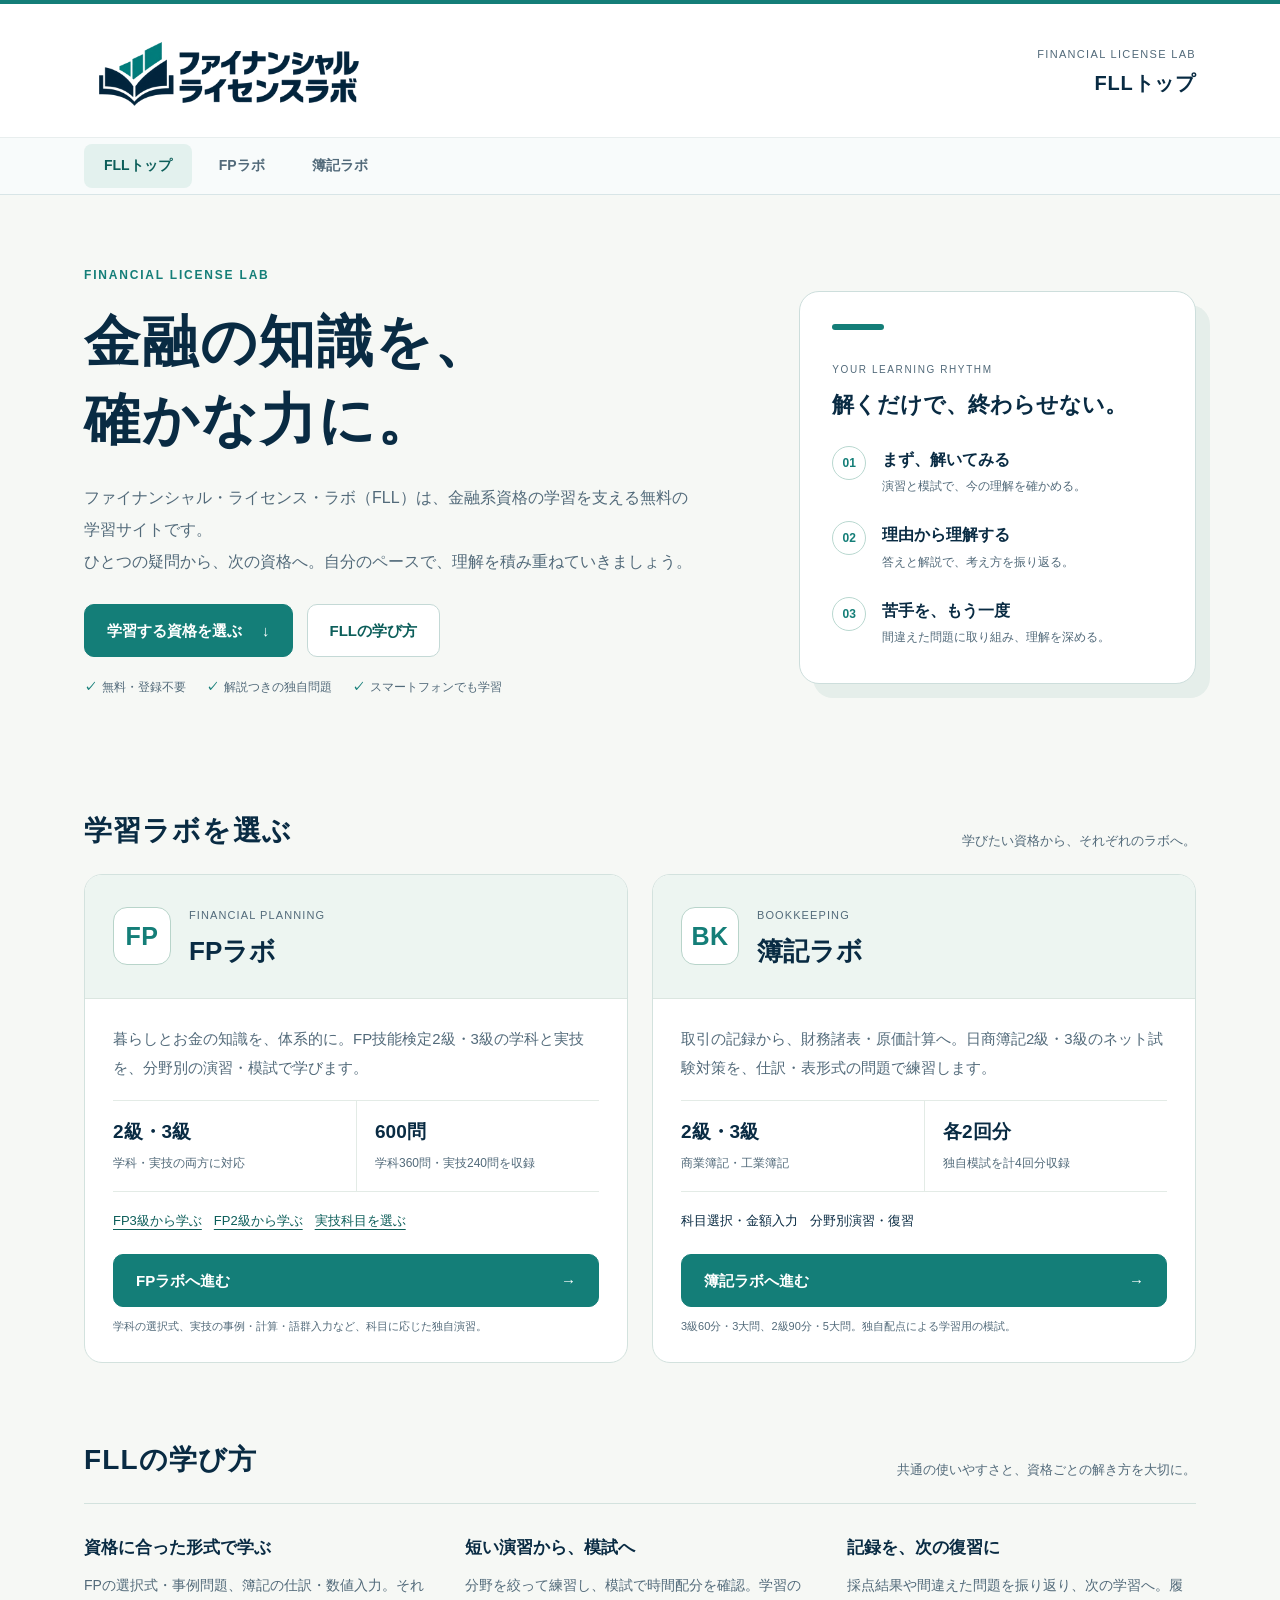
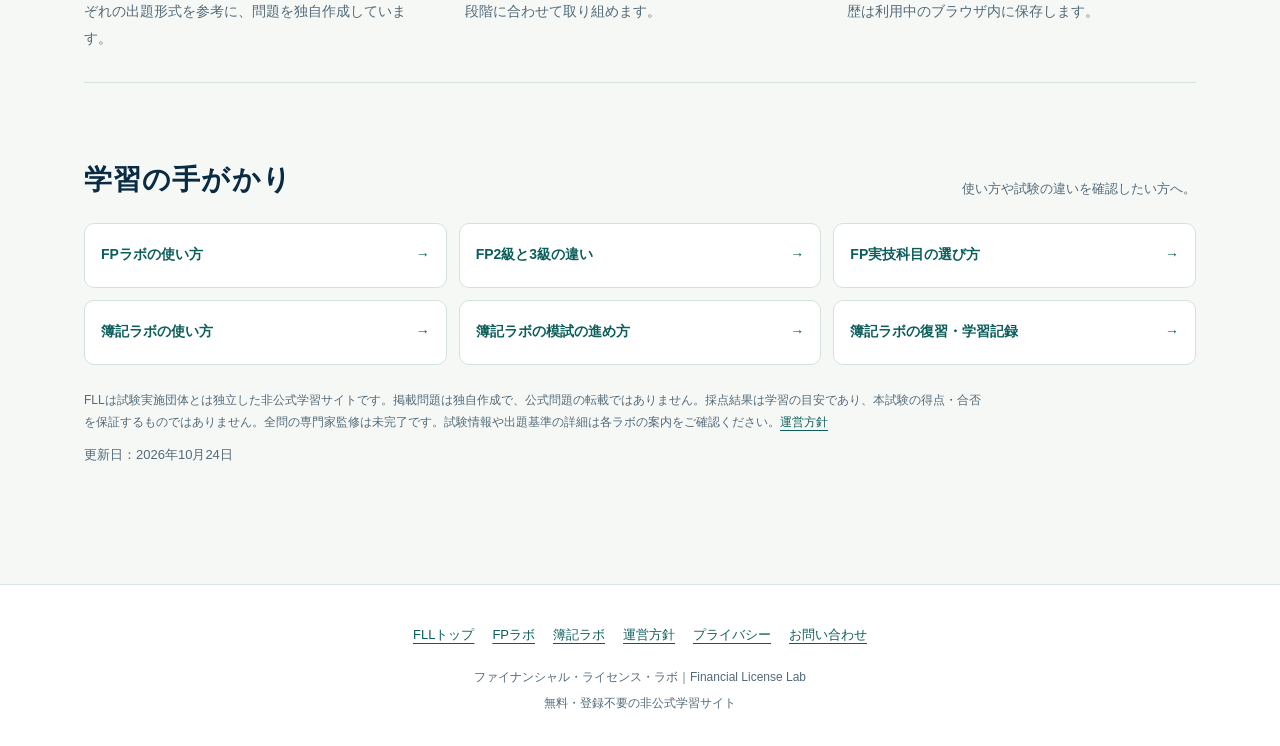
==== commit 1b9b8f6a: "Treat FP and bookkeeping equally in FLL policies and guidance" ====
--- a/index.html
+++ b/index.html
@@ -25,7 +25,7 @@
 <article class="hub-course"><div class="hub-course-top"><span class="hub-monogram" aria-hidden="true">BK</span><div><small>BOOKKEEPING</small><h3>簿記ラボ</h3></div></div><div class="hub-course-body"><p class="hub-course-description">取引の記録から、財務諸表・原価計算へ。日商簿記2級・3級のネット試験対策を、仕訳・表形式の問題で練習します。</p><div class="hub-course-spec"><div><strong>2級・3級</strong><span>商業簿記・工業簿記</span></div><div><strong>各2回分</strong><span>独自模試を計4回分収録</span></div></div><div class="hub-quick-links"><span>科目選択・金額入力</span><span>分野別演習・復習</span></div><a class="hub-cta" href="boki.html">簿記ラボへ進む <span aria-hidden="true">→</span></a><p class="hub-course-note">3級60分・3大問、2級90分・5大問。独自配点による学習用の模試。</p></div></article>
 </div></section>
 <section id="approach" class="hub-section" aria-labelledby="approach-title"><div class="hub-section-heading"><h2 id="approach-title">FLLの学び方</h2><p>共通の使いやすさと、資格ごとの解き方を大切に。</p></div><div class="hub-principles"><div><h3>資格に合った形式で学ぶ</h3><p>FPの選択式・事例問題、簿記の仕訳・数値入力。それぞれの出題形式を参考に、問題を独自作成しています。</p></div><div><h3>短い演習から、模試へ</h3><p>分野を絞って練習し、模試で時間配分を確認。学習の段階に合わせて取り組めます。</p></div><div><h3>記録を、次の復習に</h3><p>採点結果や間違えた問題を振り返り、次の学習へ。履歴は利用中のブラウザ内に保存します。</p></div></div></section>
-<section class="hub-section" aria-labelledby="guides-title"><div class="hub-section-heading"><h2 id="guides-title">学習の手がかり</h2><p>使い方や試験の違いを確認したい方へ。</p></div><div class="hub-guide-grid"><a href="guide.html">FPラボの使い方 <span aria-hidden="true">→</span></a><a href="fp3-study.html">FP3級の勉強方法 <span aria-hidden="true">→</span></a><a href="fp2-study.html">FP2級の勉強方法 <span aria-hidden="true">→</span></a><a href="fp-level-comparison.html">FP2級と3級の違い <span aria-hidden="true">→</span></a><a href="practical-tracks.html">FP実技科目の選び方 <span aria-hidden="true">→</span></a><a href="boki.html#boki-guide">簿記ラボの使い方 <span aria-hidden="true">→</span></a></div><p class="hub-notice">FLLは試験実施団体とは独立した非公式学習サイトです。掲載問題は独自作成で、公式問題の転載ではありません。採点結果は学習の目安であり、本試験の得点・合否を保証するものではありません。全問の専門家監修は未完了です。試験情報や出題基準の詳細は各ラボの案内をご確認ください。<a href="about.html">運営方針</a></p><p class="muted small">更新日：2026年10月23日</p></section>
+<section class="hub-section" aria-labelledby="guides-title"><div class="hub-section-heading"><h2 id="guides-title">学習の手がかり</h2><p>使い方や試験の違いを確認したい方へ。</p></div><div class="hub-guide-grid"><a href="guide.html">FPラボの使い方 <span aria-hidden="true">→</span></a><a href="fp-level-comparison.html">FP2級と3級の違い <span aria-hidden="true">→</span></a><a href="practical-tracks.html">FP実技科目の選び方 <span aria-hidden="true">→</span></a><a href="boki.html#boki-guide">簿記ラボの使い方 <span aria-hidden="true">→</span></a><a href="boki.html#boki-exam-guide">簿記ラボの模試の進め方 <span aria-hidden="true">→</span></a><a href="boki.html#boki-progress-guide">簿記ラボの復習・学習記録 <span aria-hidden="true">→</span></a></div><p class="hub-notice">FLLは試験実施団体とは独立した非公式学習サイトです。掲載問題は独自作成で、公式問題の転載ではありません。採点結果は学習の目安であり、本試験の得点・合否を保証するものではありません。全問の専門家監修は未完了です。試験情報や出題基準の詳細は各ラボの案内をご確認ください。<a href="about.html">運営方針</a></p><p class="muted small">更新日：2026年10月24日</p></section>
 </main>
 <footer class="fll-footer"><nav aria-label="FLLサイト案内"><a href="index.html">FLLトップ</a><a href="fp.html">FPラボ</a><a href="boki.html">簿記ラボ</a><a href="about.html">運営方針</a><a href="privacy.html">プライバシー</a><a href="contact.html">お問い合わせ</a></nav><p>ファイナンシャル・ライセンス・ラボ｜Financial License Lab</p><p>無料・登録不要の非公式学習サイト</p></footer>
 </body></html>
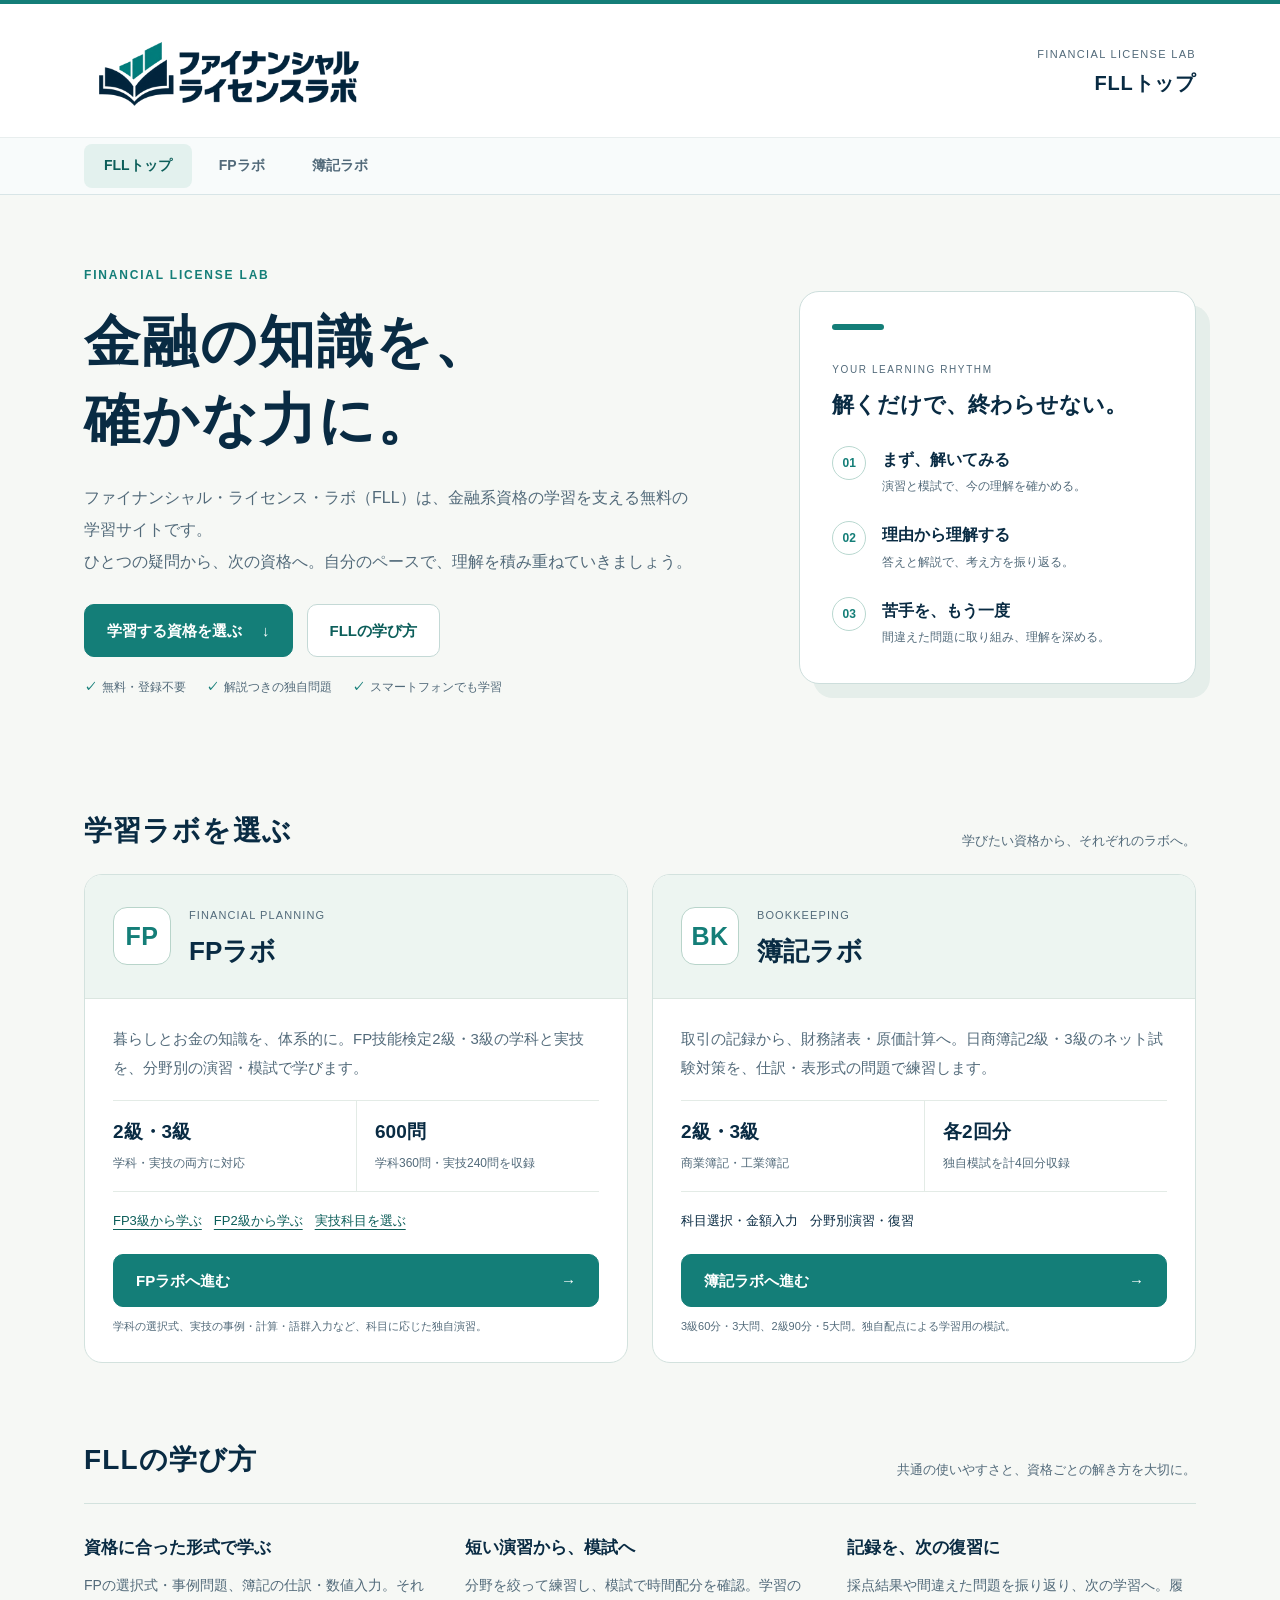
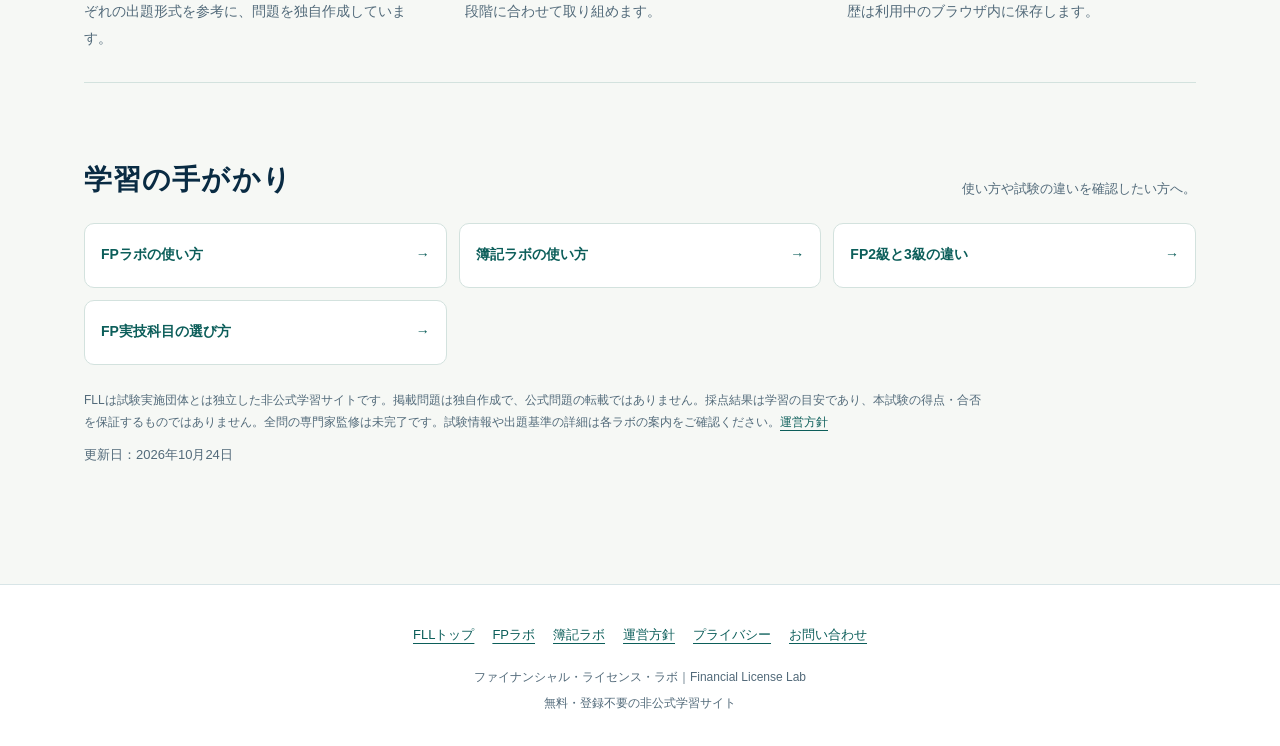
==== commit b1a910f9: "Consolidate overlapping bookkeeping guide links on FLL home" ====
--- a/index.html
+++ b/index.html
@@ -25,7 +25,7 @@
 <article class="hub-course"><div class="hub-course-top"><span class="hub-monogram" aria-hidden="true">BK</span><div><small>BOOKKEEPING</small><h3>簿記ラボ</h3></div></div><div class="hub-course-body"><p class="hub-course-description">取引の記録から、財務諸表・原価計算へ。日商簿記2級・3級のネット試験対策を、仕訳・表形式の問題で練習します。</p><div class="hub-course-spec"><div><strong>2級・3級</strong><span>商業簿記・工業簿記</span></div><div><strong>各2回分</strong><span>独自模試を計4回分収録</span></div></div><div class="hub-quick-links"><span>科目選択・金額入力</span><span>分野別演習・復習</span></div><a class="hub-cta" href="boki.html">簿記ラボへ進む <span aria-hidden="true">→</span></a><p class="hub-course-note">3級60分・3大問、2級90分・5大問。独自配点による学習用の模試。</p></div></article>
 </div></section>
 <section id="approach" class="hub-section" aria-labelledby="approach-title"><div class="hub-section-heading"><h2 id="approach-title">FLLの学び方</h2><p>共通の使いやすさと、資格ごとの解き方を大切に。</p></div><div class="hub-principles"><div><h3>資格に合った形式で学ぶ</h3><p>FPの選択式・事例問題、簿記の仕訳・数値入力。それぞれの出題形式を参考に、問題を独自作成しています。</p></div><div><h3>短い演習から、模試へ</h3><p>分野を絞って練習し、模試で時間配分を確認。学習の段階に合わせて取り組めます。</p></div><div><h3>記録を、次の復習に</h3><p>採点結果や間違えた問題を振り返り、次の学習へ。履歴は利用中のブラウザ内に保存します。</p></div></div></section>
-<section class="hub-section" aria-labelledby="guides-title"><div class="hub-section-heading"><h2 id="guides-title">学習の手がかり</h2><p>使い方や試験の違いを確認したい方へ。</p></div><div class="hub-guide-grid"><a href="guide.html">FPラボの使い方 <span aria-hidden="true">→</span></a><a href="fp-level-comparison.html">FP2級と3級の違い <span aria-hidden="true">→</span></a><a href="practical-tracks.html">FP実技科目の選び方 <span aria-hidden="true">→</span></a><a href="boki.html#boki-guide">簿記ラボの使い方 <span aria-hidden="true">→</span></a><a href="boki.html#boki-exam-guide">簿記ラボの模試の進め方 <span aria-hidden="true">→</span></a><a href="boki.html#boki-progress-guide">簿記ラボの復習・学習記録 <span aria-hidden="true">→</span></a></div><p class="hub-notice">FLLは試験実施団体とは独立した非公式学習サイトです。掲載問題は独自作成で、公式問題の転載ではありません。採点結果は学習の目安であり、本試験の得点・合否を保証するものではありません。全問の専門家監修は未完了です。試験情報や出題基準の詳細は各ラボの案内をご確認ください。<a href="about.html">運営方針</a></p><p class="muted small">更新日：2026年10月24日</p></section>
+<section class="hub-section" aria-labelledby="guides-title"><div class="hub-section-heading"><h2 id="guides-title">学習の手がかり</h2><p>使い方や試験の違いを確認したい方へ。</p></div><div class="hub-guide-grid"><a href="guide.html">FPラボの使い方 <span aria-hidden="true">→</span></a><a href="boki.html#boki-guide">簿記ラボの使い方 <span aria-hidden="true">→</span></a><a href="fp-level-comparison.html">FP2級と3級の違い <span aria-hidden="true">→</span></a><a href="practical-tracks.html">FP実技科目の選び方 <span aria-hidden="true">→</span></a></div><p class="hub-notice">FLLは試験実施団体とは独立した非公式学習サイトです。掲載問題は独自作成で、公式問題の転載ではありません。採点結果は学習の目安であり、本試験の得点・合否を保証するものではありません。全問の専門家監修は未完了です。試験情報や出題基準の詳細は各ラボの案内をご確認ください。<a href="about.html">運営方針</a></p><p class="muted small">更新日：2026年10月24日</p></section>
 </main>
 <footer class="fll-footer"><nav aria-label="FLLサイト案内"><a href="index.html">FLLトップ</a><a href="fp.html">FPラボ</a><a href="boki.html">簿記ラボ</a><a href="about.html">運営方針</a><a href="privacy.html">プライバシー</a><a href="contact.html">お問い合わせ</a></nav><p>ファイナンシャル・ライセンス・ラボ｜Financial License Lab</p><p>無料・登録不要の非公式学習サイト</p></footer>
 </body></html>
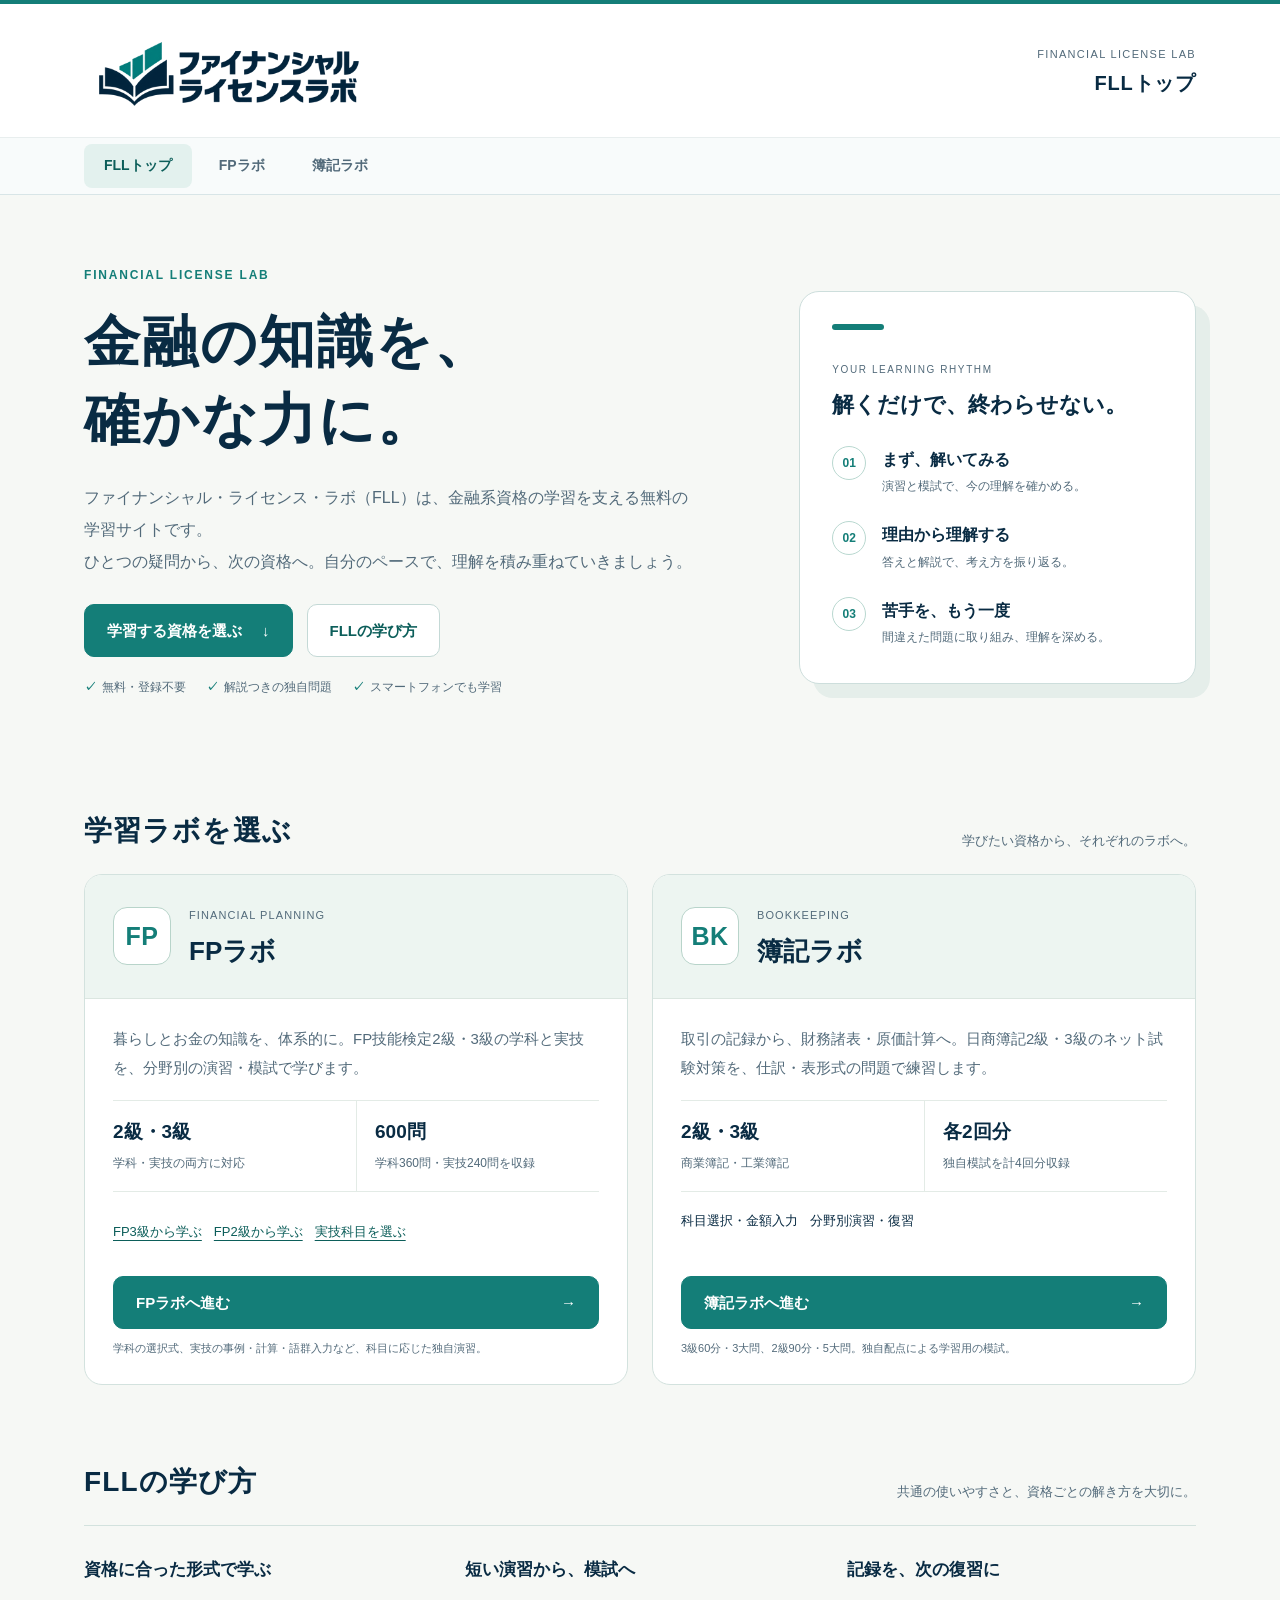
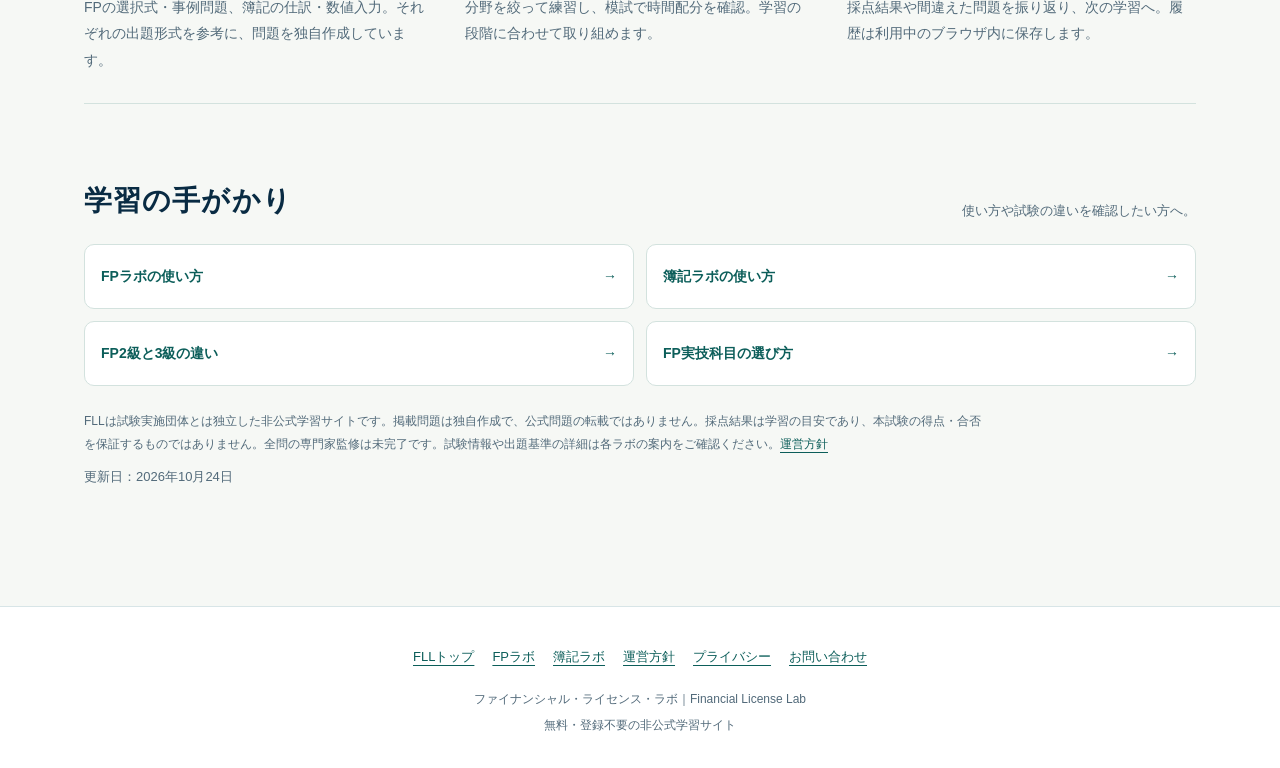
==== commit 9bb63756: "Improve guide layout, touch targets and bookkeeping navigation focus" ====
--- a/index.html
+++ b/index.html
@@ -8,7 +8,7 @@
 <meta name="theme-color" content="#147e78"><meta name="apple-mobile-web-app-title" content="FLL"><meta name="application-name" content="FLL">
 <link rel="canonical" href="https://fll-fp-lab.pages.dev/">
 <link rel="apple-touch-icon" sizes="180x180" href="apple-touch-icon.png"><link rel="icon" type="image/png" sizes="32x32" href="favicon-32x32.png?v=2"><link rel="icon" type="image/x-icon" href="favicon.ico?v=2"><link rel="manifest" href="fll.webmanifest">
-<link rel="stylesheet" href="style.css?v=b22c5daa8037d371"><link rel="stylesheet" href="brand.css?v=20261023d"><link rel="stylesheet" href="hub.css?v=20261023d">
+<link rel="stylesheet" href="style.css?v=b22c5daa8037d371"><link rel="stylesheet" href="brand.css?v=20261023d"><link rel="stylesheet" href="hub.css?v=20261024a">
 <script src="fll.js?v=20261023c" defer></script>
 </head><body class="hub-page"><a class="skip-link" href="#main">本文へ移動</a>
 <header class="fll-header"><div class="fll-header-inner"><a class="fll-logo" href="index.html" aria-label="ファイナンシャル・ライセンス・ラボのトップへ"><img src="financial-license-lab-logo.png" width="900" height="300" alt="ファイナンシャル・ライセンス・ラボ"></a><div class="fll-context"><small>FINANCIAL LICENSE LAB</small><strong>FLLトップ</strong></div></div><nav class="fll-nav" aria-label="FLLの学習ラボ"><div class="fll-nav-inner"><a href="index.html" aria-current="page">FLLトップ</a><a href="fp.html">FPラボ</a><a href="boki.html">簿記ラボ</a></div></nav></header><main id="main" class="hub-main">
--- a/hub.css
+++ b/hub.css
@@ -1,3 +1,3 @@
-.hub-page{background:#f6f8f5}.hub-main{max-width:1160px;margin:auto;padding:0 24px 70px}.hub-hero{display:grid;grid-template-columns:minmax(0,1.25fr) minmax(0,.75fr);gap:54px;align-items:center;padding:70px 0 62px}.hub-eyebrow{font-size:12px;letter-spacing:.15em;font-weight:750;color:#147e78;margin:0 0 18px}.hub-hero h1{white-space:pre-line;font-size:clamp(34px,4.5vw,56px);line-height:1.4;letter-spacing:.035em;max-width:12em;margin:0 0 22px}.hub-lead{font-size:16px;line-height:2;max-width:38em;color:#526a7a}.hub-actions{display:flex;gap:14px;flex-wrap:wrap;margin:26px 0 20px}.hub-cta{display:inline-flex;align-items:center;justify-content:center;gap:20px;min-height:52px;padding:13px 22px;background:#147e78;color:white;border:1px solid #147e78;border-radius:10px;font-size:15px;text-decoration:none;font-weight:750}.hub-cta:hover{background:#0c5e5a;color:#fff}.hub-cta.secondary{background:#fff;color:#0c5e5a;border-color:#c4d9d6}.hub-tags{display:flex;gap:10px 20px;flex-wrap:wrap;padding:0;list-style:none;color:#526a7a;font-size:12px}.hub-tags li::before{content:'✓';color:#147e78;font-weight:800;margin-right:6px}.hub-notebook{position:relative;background:#fff;padding:32px;border:1px solid #cddedc;border-radius:20px;box-shadow:14px 14px 0 #e5eeea}.hub-notebook::before{content:'';display:block;width:52px;height:6px;border-radius:5px;background:#147e78;margin-bottom:24px}.hub-notebook small{letter-spacing:.16em;color:#526a7a;font-size:10px}.hub-notebook h2{font-size:22px;margin:7px 0 25px}.hub-rhythm{list-style:none;padding:0;margin:0;display:grid;gap:22px}.hub-rhythm li{display:grid;grid-template-columns:36px 1fr;column-gap:14px;align-items:start}.hub-rhythm span{font-size:12px;color:#147e78;border:1px solid #b9d8d0;width:34px;height:34px;border-radius:50%;display:grid;place-items:center;font-weight:700}.hub-rhythm strong{font-size:16px;display:block}.hub-rhythm p{font-size:12px;color:#526a7a;margin:3px 0}.hub-section{padding:38px 0;scroll-margin-top:20px}.hub-section-heading{display:flex;gap:20px;align-items:flex-end;justify-content:space-between;margin:0 0 22px}.hub-section-heading h2{font-size:28px;margin:0;letter-spacing:.04em}.hub-section-heading p{color:#526a7a;font-size:13px;margin:0}.hub-course-grid{display:grid;grid-template-columns:1fr 1fr;gap:24px}.hub-course{background:#fff;border:1px solid #d3e2de;border-radius:18px;overflow:hidden;display:flex;flex-direction:column}.hub-course-top{display:flex;gap:18px;align-items:center;padding:25px 28px;background:#edf5f1;border-bottom:1px solid #dbe6e0}.hub-monogram{width:58px;height:58px;flex-shrink:0;border:1px solid #b8d4ca;border-radius:14px;background:#fff;display:grid;place-items:center;color:#147e78;font-size:25px;font-weight:800;letter-spacing:.02em}.hub-course-top small{color:#526a7a;font-size:11px;letter-spacing:.1em}.hub-course-top h3{font-size:26px;margin:2px 0 0}.hub-course-body{padding:26px 28px;display:flex;flex-direction:column;flex:1}.hub-course-description{color:#526a7a;font-size:15px;margin:0 0 18px;line-height:1.9}.hub-course-spec{display:grid;grid-template-columns:1fr 1fr;border-top:1px solid #e3ebe6;border-bottom:1px solid #e3ebe6;margin-bottom:18px}.hub-course-spec div{padding:15px 0}.hub-course-spec div+div{padding-left:18px;border-left:1px solid #e3ebe6}.hub-course-spec strong{font-size:19px;display:block}.hub-course-spec span{font-size:12px;color:#526a7a}.hub-quick-links{display:flex;gap:12px;flex-wrap:wrap;font-size:13px;margin:0 0 22px}.hub-course-body>.hub-cta{margin-top:auto;width:100%;justify-content:space-between}.hub-course-note{font-size:11px;color:#526a7a;margin:10px 0 0}.hub-principles{border-top:1px solid #d3e2de;border-bottom:1px solid #d3e2de;padding:30px 0;display:grid;grid-template-columns:repeat(3,1fr);gap:32px}.hub-principles h3{font-size:17px;margin:0 0 9px}.hub-principles p{font-size:14px;line-height:1.9;color:#526a7a;margin:0}.hub-guide-grid{display:grid;grid-template-columns:repeat(3,1fr);gap:12px}.hub-guide-grid a{display:flex;justify-content:space-between;align-items:center;gap:15px;background:#fff;border:1px solid #d3e2de;border-radius:10px;padding:16px;font-size:14px;min-height:65px;text-decoration:none;font-weight:650}.hub-guide-grid a:hover{border-color:#147e78;background:#edf5f1}.hub-notice{font-size:12px;line-height:1.9;color:#526a7a;max-width:75em;margin-top:24px}.hub-notice a{white-space:nowrap}
+.hub-page{background:#f6f8f5}.hub-main{max-width:1160px;margin:auto;padding:0 24px 70px}.hub-hero{display:grid;grid-template-columns:minmax(0,1.25fr) minmax(0,.75fr);gap:54px;align-items:center;padding:70px 0 62px}.hub-eyebrow{font-size:12px;letter-spacing:.15em;font-weight:750;color:#147e78;margin:0 0 18px}.hub-hero h1{white-space:pre-line;font-size:clamp(34px,4.5vw,56px);line-height:1.4;letter-spacing:.035em;max-width:12em;margin:0 0 22px}.hub-lead{font-size:16px;line-height:2;max-width:38em;color:#526a7a}.hub-actions{display:flex;gap:14px;flex-wrap:wrap;margin:26px 0 20px}.hub-cta{display:inline-flex;align-items:center;justify-content:center;gap:20px;min-height:52px;padding:13px 22px;background:#147e78;color:white;border:1px solid #147e78;border-radius:10px;font-size:15px;text-decoration:none;font-weight:750}.hub-cta:hover{background:#0c5e5a;color:#fff}.hub-cta.secondary{background:#fff;color:#0c5e5a;border-color:#c4d9d6}.hub-tags{display:flex;gap:10px 20px;flex-wrap:wrap;padding:0;list-style:none;color:#526a7a;font-size:12px}.hub-tags li::before{content:'✓';color:#147e78;font-weight:800;margin-right:6px}.hub-notebook{position:relative;background:#fff;padding:32px;border:1px solid #cddedc;border-radius:20px;box-shadow:14px 14px 0 #e5eeea}.hub-notebook::before{content:'';display:block;width:52px;height:6px;border-radius:5px;background:#147e78;margin-bottom:24px}.hub-notebook small{letter-spacing:.16em;color:#526a7a;font-size:10px}.hub-notebook h2{font-size:22px;margin:7px 0 25px}.hub-rhythm{list-style:none;padding:0;margin:0;display:grid;gap:22px}.hub-rhythm li{display:grid;grid-template-columns:36px 1fr;column-gap:14px;align-items:start}.hub-rhythm span{font-size:12px;color:#147e78;border:1px solid #b9d8d0;width:34px;height:34px;border-radius:50%;display:grid;place-items:center;font-weight:700}.hub-rhythm strong{font-size:16px;display:block}.hub-rhythm p{font-size:12px;color:#526a7a;margin:3px 0}.hub-section{padding:38px 0;scroll-margin-top:20px}.hub-section-heading{display:flex;gap:20px;align-items:flex-end;justify-content:space-between;margin:0 0 22px}.hub-section-heading h2{font-size:28px;margin:0;letter-spacing:.04em}.hub-section-heading p{color:#526a7a;font-size:13px;margin:0}.hub-course-grid{display:grid;grid-template-columns:1fr 1fr;gap:24px}.hub-course{background:#fff;border:1px solid #d3e2de;border-radius:18px;overflow:hidden;display:flex;flex-direction:column}.hub-course-top{display:flex;gap:18px;align-items:center;padding:25px 28px;background:#edf5f1;border-bottom:1px solid #dbe6e0}.hub-monogram{width:58px;height:58px;flex-shrink:0;border:1px solid #b8d4ca;border-radius:14px;background:#fff;display:grid;place-items:center;color:#147e78;font-size:25px;font-weight:800;letter-spacing:.02em}.hub-course-top small{color:#526a7a;font-size:11px;letter-spacing:.1em}.hub-course-top h3{font-size:26px;margin:2px 0 0}.hub-course-body{padding:26px 28px;display:flex;flex-direction:column;flex:1}.hub-course-description{color:#526a7a;font-size:15px;margin:0 0 18px;line-height:1.9}.hub-course-spec{display:grid;grid-template-columns:1fr 1fr;border-top:1px solid #e3ebe6;border-bottom:1px solid #e3ebe6;margin-bottom:18px}.hub-course-spec div{padding:15px 0}.hub-course-spec div+div{padding-left:18px;border-left:1px solid #e3ebe6}.hub-course-spec strong{font-size:19px;display:block}.hub-course-spec span{font-size:12px;color:#526a7a}.hub-quick-links{display:flex;gap:12px;flex-wrap:wrap;font-size:13px;margin:0 0 22px}.hub-quick-links a{display:inline-flex;align-items:center;min-height:44px;padding:6px 0}.hub-course-body>.hub-cta{margin-top:auto;width:100%;justify-content:space-between}.hub-course-note{font-size:11px;color:#526a7a;margin:10px 0 0}.hub-principles{border-top:1px solid #d3e2de;border-bottom:1px solid #d3e2de;padding:30px 0;display:grid;grid-template-columns:repeat(3,1fr);gap:32px}.hub-principles h3{font-size:17px;margin:0 0 9px}.hub-principles p{font-size:14px;line-height:1.9;color:#526a7a;margin:0}.hub-guide-grid{display:grid;grid-template-columns:repeat(2,minmax(0,1fr));gap:12px}.hub-guide-grid a{display:flex;justify-content:space-between;align-items:center;gap:15px;background:#fff;border:1px solid #d3e2de;border-radius:10px;padding:16px;font-size:14px;min-height:65px;text-decoration:none;font-weight:650}.hub-guide-grid a:hover{border-color:#147e78;background:#edf5f1}.hub-notice{font-size:12px;line-height:1.9;color:#526a7a;max-width:75em;margin-top:24px}.hub-notice a{white-space:nowrap}
 @media(max-width:800px){.hub-hero{gap:28px;padding:44px 0}.hub-notebook{padding:24px}.hub-course-top,.hub-course-body{padding:22px}.hub-guide-grid{grid-template-columns:1fr 1fr}.hub-principles{gap:20px}}
 @media(max-width:600px){.hub-main{padding:0 18px 44px}.hub-hero{grid-template-columns:1fr;gap:28px;padding:36px 0 24px}.hub-hero h1{white-space:pre-line;font-size:34px;margin-bottom:17px}.hub-lead{font-size:15px}.hub-notebook{box-shadow:7px 7px 0 #e5eeea;border-radius:15px;padding:22px}.hub-notebook::before{margin-bottom:14px}.hub-notebook h2{font-size:20px;margin-bottom:18px}.hub-rhythm{gap:14px}.hub-rhythm li{grid-template-columns:30px 1fr}.hub-rhythm span{width:30px;height:30px}.hub-section{padding:28px 0}.hub-section-heading{display:block}.hub-section-heading h2{font-size:25px}.hub-section-heading p{margin-top:7px}.hub-course-grid{grid-template-columns:1fr;gap:20px}.hub-course-top,.hub-course-body{padding:22px}.hub-principles{grid-template-columns:1fr;gap:24px}.hub-guide-grid{grid-template-columns:1fr}.hub-actions{gap:10px}.hub-actions .hub-cta{width:100%}.hub-tags{gap:8px 14px}.hub-course-top h3{font-size:24px}}
